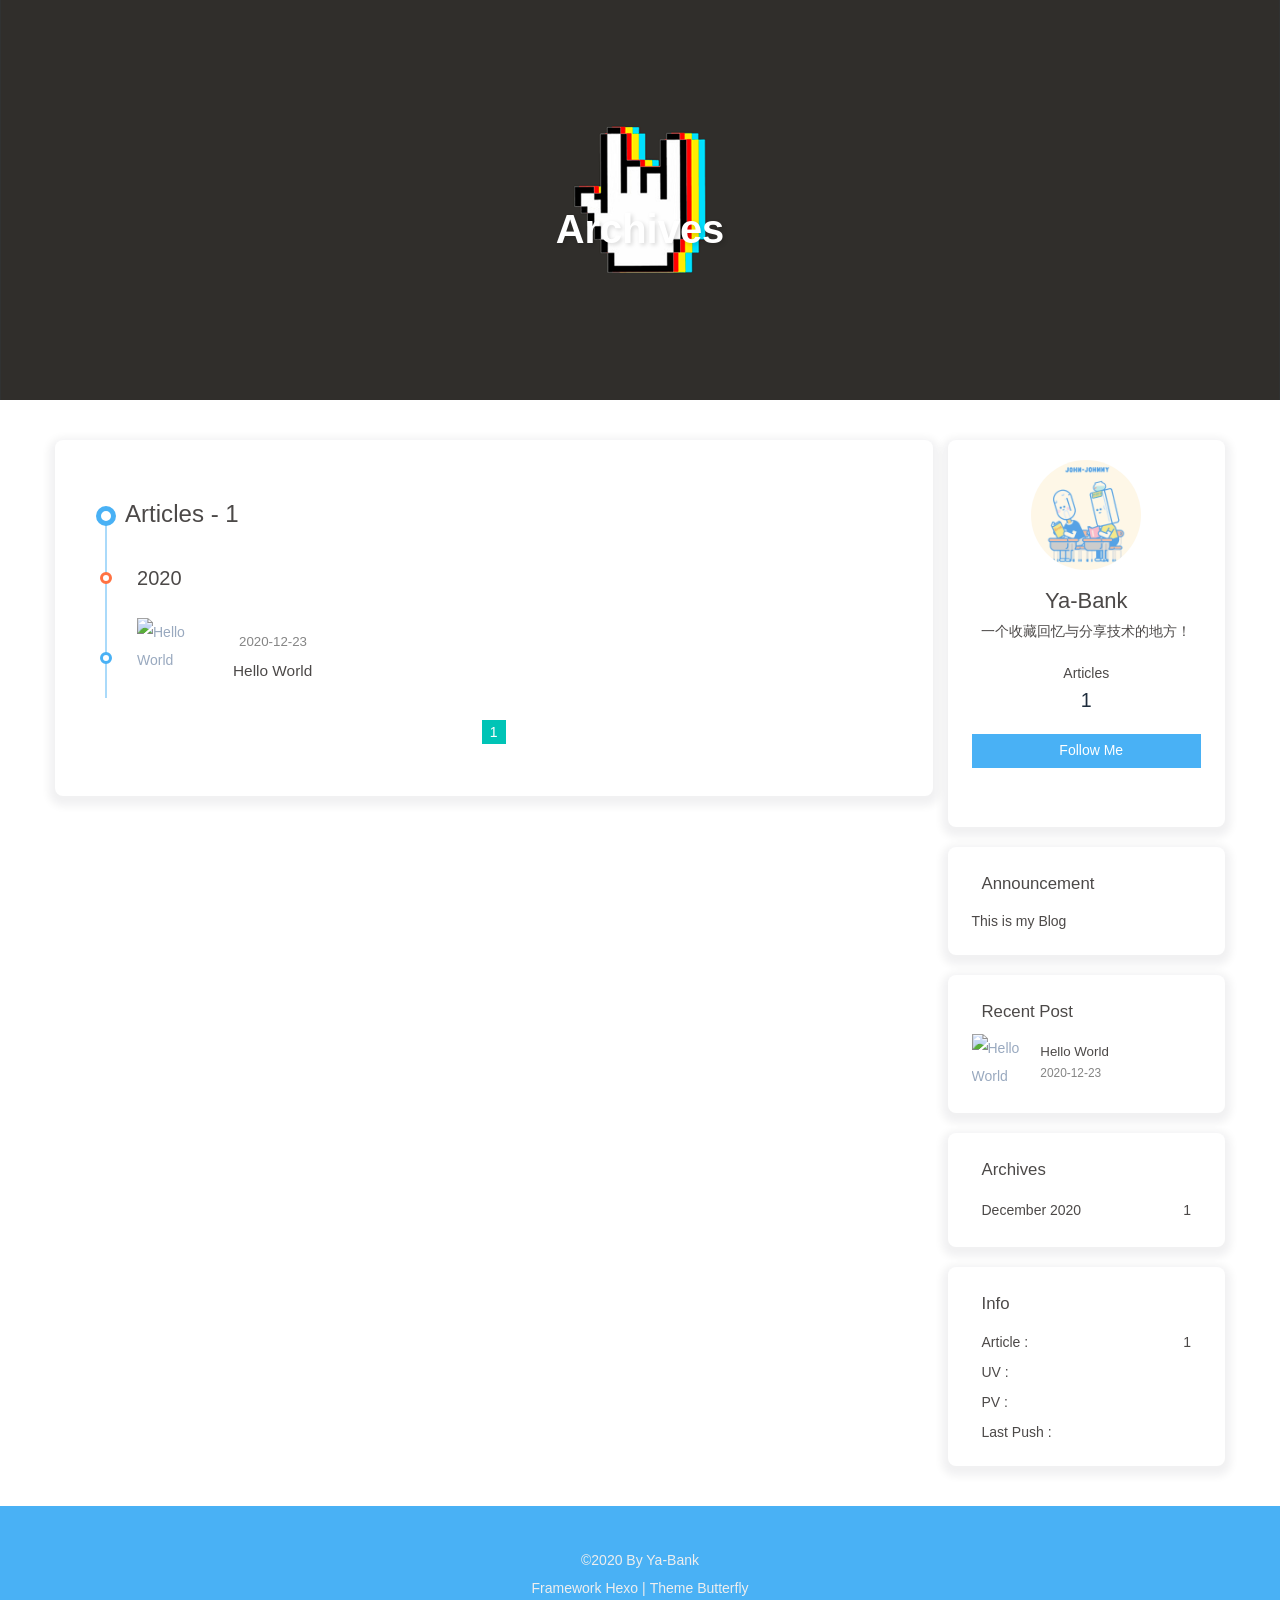
==== archives/index.html @ f522c857 "Site updated: 2020-12-23 03:00:21" ====
<!DOCTYPE html><html lang="en" data-theme="light"><head><meta charset="UTF-8"><meta http-equiv="X-UA-Compatible" content="IE=edge"><meta name="viewport" content="width=device-width,initial-scale=1"><title>Archives | Ya-Bank</title><meta name="author" content="Ya-Bank"><meta name="copyright" content="Ya-Bank"><meta name="format-detection" content="telephone=no"><meta name="theme-color" content="#ffffff"><meta http-equiv="Cache-Control" content="no-transform"><meta http-equiv="Cache-Control" content="no-siteapp"><meta name="description" content="一个收藏回忆与分享技术的地方！">
<meta property="og:type" content="website">
<meta property="og:title" content="Ya-Bank">
<meta property="og:url" content="http://example.com/archives/index.html">
<meta property="og:site_name" content="Ya-Bank">
<meta property="og:description" content="一个收藏回忆与分享技术的地方！">
<meta property="og:locale" content="en_US">
<meta property="og:image" content="http://example.com/null">
<meta property="article:author" content="Ya-Bank">
<meta name="twitter:card" content="summary">
<meta name="twitter:image" content="http://example.com/null"><link rel="shortcut icon" href="/img/favicon.png"><link rel="canonical" href="http://example.com/archives/"><link rel="preconnect" href="//cdn.jsdelivr.net"/><link rel="preconnect" href="//busuanzi.ibruce.info"/><link rel="stylesheet" href="/css/index.css"><link rel="stylesheet" href="https://cdn.jsdelivr.net/npm/@fortawesome/fontawesome-free/css/all.min.css" media="print" onload="this.media='all'"><script>var GLOBAL_CONFIG = { 
  root: '/',
  algolia: undefined,
  localSearch: undefined,
  translate: undefined,
  noticeOutdate: undefined,
  highlight: {"plugin":"highlighjs","highlightCopy":true,"highlightLang":true},
  copy: {
    success: 'Copy successfully',
    error: 'Copy error',
    noSupport: 'The browser does not support'
  },
  relativeDate: {
    homepage: false,
    post: false
  },
  runtime: '',
  date_suffix: {
    just: 'Just',
    min: 'minutes ago',
    hour: 'hours ago',
    day: 'days ago',
    month: 'months ago'
  },
  copyright: undefined,
  lightbox: 'fancybox',
  Snackbar: undefined,
  source: {
    jQuery: 'https://cdn.jsdelivr.net/npm/jquery@latest/dist/jquery.min.js',
    justifiedGallery: {
      js: 'https://cdn.jsdelivr.net/npm/justifiedGallery/dist/js/jquery.justifiedGallery.min.js',
      css: 'https://cdn.jsdelivr.net/npm/justifiedGallery/dist/css/justifiedGallery.min.css'
    },
    fancybox: {
      js: 'https://cdn.jsdelivr.net/npm/@fancyapps/fancybox@latest/dist/jquery.fancybox.min.js',
      css: 'https://cdn.jsdelivr.net/npm/@fancyapps/fancybox@latest/dist/jquery.fancybox.min.css'
    }
  },
  isPhotoFigcaption: false,
  islazyload: false,
  isanchor: false
};

var saveToLocal = {
  set: function setWithExpiry(key, value, ttl) {
    const now = new Date()
    const expiryDay = ttl * 86400000
    const item = {
      value: value,
      expiry: now.getTime() + expiryDay,
    }
    localStorage.setItem(key, JSON.stringify(item))
  },

  get: function getWithExpiry(key) {
    const itemStr = localStorage.getItem(key)

    if (!itemStr) {
      return undefined
    }
    const item = JSON.parse(itemStr)
    const now = new Date()

    if (now.getTime() > item.expiry) {
      localStorage.removeItem(key)
      return undefined
    }
    return item.value
  }
}

// https://stackoverflow.com/questions/16839698/jquery-getscript-alternative-in-native-javascript
const getScript = url => new Promise((resolve, reject) => {
  const script = document.createElement('script')
  script.src = url
  script.async = true
  script.onerror = reject
  script.onload = script.onreadystatechange = function() {
    const loadState = this.readyState
    if (loadState && loadState !== 'loaded' && loadState !== 'complete') return
    script.onload = script.onreadystatechange = null
    resolve()
  }
  document.head.appendChild(script)
})</script><script id="config_change">var GLOBAL_CONFIG_SITE = { 
  isPost: false,
  isHome: false,
  isHighlightShrink: false,
  isToc: false,
  postUpdate: '2020-12-23 02:59:37'
}</script><noscript><style type="text/css">
  #nav {
    opacity: 1
  }
  .justified-gallery img {
    opacity: 1
  }

  #recent-posts time,
  #post-meta time {
    display: inline !important
  }
</style></noscript><script>(function () {  window.activateDarkMode = function () {
    document.documentElement.setAttribute('data-theme', 'dark')
    if (document.querySelector('meta[name="theme-color"]') !== null) {
      document.querySelector('meta[name="theme-color"]').setAttribute('content', '#0d0d0d')
    }
  }
  window.activateLightMode = function () {
    document.documentElement.setAttribute('data-theme', 'light')
   if (document.querySelector('meta[name="theme-color"]') !== null) {
      document.querySelector('meta[name="theme-color"]').setAttribute('content', '#ffffff')
    }
  }
  const autoChangeMode = 'false'
  const t = saveToLocal.get('theme')
  if (autoChangeMode === '1') {
    const isDarkMode = window.matchMedia('(prefers-color-scheme: dark)').matches
    const isLightMode = window.matchMedia('(prefers-color-scheme: light)').matches
    const isNotSpecified = window.matchMedia('(prefers-color-scheme: no-preference)').matches
    const hasNoSupport = !isDarkMode && !isLightMode && !isNotSpecified
    if (t === undefined) {
      if (isLightMode) activateLightMode()
      else if (isDarkMode) activateDarkMode()
      else if (isNotSpecified || hasNoSupport) {
        const now = new Date()
        const hour = now.getHours()
        const isNight = hour <= 6 || hour >= 18
        isNight ? activateDarkMode() : activateLightMode()
      }
      window.matchMedia('(prefers-color-scheme: dark)').addListener(function (e) {
        if (saveToLocal.get('theme') === undefined) {
          e.matches ? activateDarkMode() : activateLightMode()
        }
      })
    } else if (t === 'light') activateLightMode()
    else activateDarkMode()
  } else if (autoChangeMode === '2') {
    const now = new Date()
    const hour = now.getHours()
    const isNight = hour <= 6 || hour >= 18
    if (t === undefined) isNight ? activateDarkMode() : activateLightMode()
    else if (t === 'light') activateLightMode()
    else activateDarkMode()
  } else {
    if (t === 'dark') activateDarkMode()
    else if (t === 'light') activateLightMode()
  }const asideStatus = saveToLocal.get('aside-status')
if (asideStatus !== undefined) {
   if (asideStatus === 'hide') {
     document.documentElement.classList.add('hide-aside')
   } else {
     document.documentElement.classList.remove('hide-aside')
   }
}})()</script><meta name="generator" content="Hexo 5.3.0"></head><body><div id="sidebar"><div id="menu-mask"></div><div id="sidebar-menus"><div class="author-avatar"><img class="avatar-img" src="/null" onerror="onerror=null;src='/img/friend_404.gif'" alt="avatar"/></div><div class="site-data"><div class="data-item is-center"><div class="data-item-link"><a href="/archives/"><div class="headline">Articles</div><div class="length-num">1</div></a></div></div></div><hr/><div class="menus_items"><div class="menus_item"><a class="site-page" href="/"><i class="fa-fw fas fa-home"></i><span> 首页</span></a></div><div class="menus_item"><a class="site-page" href="/archives/"><i class="fa-fw fas fa-archive"></i><span> 时间</span></a></div><div class="menus_item"><a class="site-page" href="/tags/"><i class="fa-fw fas fa-tags"></i><span> 标签</span></a></div><div class="menus_item"><a class="site-page" href="/categories/"><i class="fa-fw fas fa-folder-open"></i><span> 分类</span></a></div></div></div></div><div id="body-wrap"><header class="not-index-bg" id="page-header" style="background-image: url(/img/default_top.png)"><nav id="nav"><span id="blog_name"><a id="site-name" href="/">Ya-Bank</a></span><div id="menus"><div class="menus_items"><div class="menus_item"><a class="site-page" href="/"><i class="fa-fw fas fa-home"></i><span> 首页</span></a></div><div class="menus_item"><a class="site-page" href="/archives/"><i class="fa-fw fas fa-archive"></i><span> 时间</span></a></div><div class="menus_item"><a class="site-page" href="/tags/"><i class="fa-fw fas fa-tags"></i><span> 标签</span></a></div><div class="menus_item"><a class="site-page" href="/categories/"><i class="fa-fw fas fa-folder-open"></i><span> 分类</span></a></div></div><div id="toggle-menu"><a class="site-page"><i class="fas fa-bars fa-fw"></i></a></div></div></nav><div id="page-site-info"><h1 id="site-title">Archives</h1></div></header><main class="layout" id="content-inner"><div id="archive"><div class="article-sort-title">Articles - 1</div><div class="article-sort"><div class="article-sort-item year">2020</div><div class="article-sort-item"><a class="article-sort-item-img" href="/2020/12/23/hello-world/" title="Hello World"><img src="https://cdn.jsdelivr.net/npm/butterfly-extsrc@1/img/default.jpg" alt="Hello World" onerror="this.onerror=null;this.src='/img/404.jpg'"></a><div class="article-sort-item-info"><div class="article-sort-item-time"><i class="far fa-calendar-alt"></i><time class="post-meta-date-created" datetime="2020-12-22T16:17:24.582Z" title="Created 2020-12-23 00:17:24">2020-12-23</time></div><a class="article-sort-item-title" href="/2020/12/23/hello-world/" title="Hello World">Hello World</a></div></div></div><nav id="pagination"><div class="pagination"><span class="page-number current">1</span></div></nav></div><div class="aside_content" id="aside_content"><div class="card-widget card-info"><div class="card-content"><div class="card-info-avatar is-center"><img class="avatar-img" src="/null" onerror="this.onerror=null;this.src='/img/friend_404.gif'" alt="avatar"/><div class="author-info__name">Ya-Bank</div><div class="author-info__description">一个收藏回忆与分享技术的地方！</div></div><div class="card-info-data"><div class="card-info-data-item is-center"><a href="/archives/"><div class="headline">Articles</div><div class="length-num">1</div></a></div></div><a class="button--animated" id="card-info-btn" target="_blank" rel="noopener" href="https://github.com/xxxxxx"><i class="fab fa-github"></i><span>Follow Me</span></a><div class="card-info-social-icons is-center"><a class="social-icon" href="https://github.com/Ya-Bank" target="_blank" title="Github"><i class="fab fa-github"></i></a><a class="social-icon" href="tencent://AddContact/?fromId=50&amp;fromSubId=1&amp;subcmd=all&amp;uin=2321668657" target="_blank" title="QQ"><i class="fas fa-envelope"></i></a></div></div></div><div class="card-widget card-announcement"><div class="card-content"><div class="item-headline"><i class="fas fa-bullhorn card-announcement-animation"></i><span>Announcement</span></div><div class="announcement_content">This is my Blog</div></div></div><div class="sticky_layout"><div class="card-widget card-recent-post"><div class="card-content"><div class="item-headline"><i class="fas fa-history"></i><span>Recent Post</span></div><div class="aside-list"><div class="aside-list-item"><a class="thumbnail" href="/2020/12/23/hello-world/" title="Hello World"><img src="https://cdn.jsdelivr.net/npm/butterfly-extsrc@1/img/default.jpg" onerror="this.onerror=null;this.src='/img/404.jpg'" alt="Hello World"/></a><div class="content"><a class="title" href="/2020/12/23/hello-world/" title="Hello World">Hello World</a><time datetime="2020-12-22T16:17:24.582Z" title="Created 2020-12-23 00:17:24">2020-12-23</time></div></div></div></div></div><div class="card-widget card-archives"><div class="card-content"><div class="item-headline"><i class="fas fa-archive"></i><span>Archives</span></div><ul class="card-archive-list"><li class="card-archive-list-item"><a class="card-archive-list-link" href="/archives/2020/12/"><span class="card-archive-list-date">December 2020</span><span class="card-archive-list-count">1</span></a></li></ul></div></div><div class="card-widget card-webinfo"><div class="card-content"><div class="item-headline"><i class="fas fa-chart-line"></i><span>Info</span></div><div class="webinfo"><div class="webinfo-item"><div class="item-name">Article :</div><div class="item-count">1</div></div><div class="webinfo-item"><div class="item-name">UV :</div><div class="item-count" id="busuanzi_value_site_uv"></div></div><div class="webinfo-item"><div class="item-name">PV :</div><div class="item-count" id="busuanzi_value_site_pv"></div></div><div class="webinfo-item"><div class="item-name">Last Push :</div><div class="item-count" id="last-push-date" data-lastPushDate="2020-12-22T18:59:37.346Z"></div></div></div></div></div></div></div></main><footer id="footer"><div id="footer-wrap"><div class="copyright">&copy;2020 By Ya-Bank</div><div class="framework-info"><span>Framework </span><a target="_blank" rel="noopener" href="https://hexo.io">Hexo</a><span class="footer-separator">|</span><span>Theme </span><a target="_blank" rel="noopener" href="https://github.com/jerryc127/hexo-theme-butterfly">Butterfly</a></div></div></footer></div><div id="rightside"><div id="rightside-config-hide"><button id="darkmode" type="button" title="Switch Between Light And Dark Mode"><i class="fas fa-adjust"></i></button><button id="hide-aside-btn" type="button" title="Toggle between single-column and double-column"><i class="fas fa-arrows-alt-h"></i></button></div><div id="rightside-config-show"><button id="rightside_config" type="button" title="Setting"><i class="fas fa-cog fa-spin"></i></button><button id="go-up" type="button" title="Back To Top"><i class="fas fa-arrow-up"></i></button></div></div><div><script src="/js/utils.js"></script><script src="/js/main.js"></script><div class="js-pjax"><script async src="//busuanzi.ibruce.info/busuanzi/2.3/busuanzi.pure.mini.js"></script></div><div class="aplayer no-destroy" data-id="000PeZCQ1i4XVs" data-server="tencent" data-type="artist" data-fixed="true" data-mini="true" data-listFolded="false" data-order="random" data-preload="none" data-autoplay="false" muted></div><link rel="stylesheet" href="https://cdn.jsdelivr.net/npm/aplayer/dist/APlayer.min.css" media="print" onload="this.media='all'"><script src="https://cdn.jsdelivr.net/npm/aplayer/dist/APlayer.min.js"></script><script src="https://cdn.jsdelivr.net/gh/metowolf/MetingJS@1.2/dist/Meting.min.js"></script><script src="https://cdn.jsdelivr.net/npm/pjax/pjax.min.js"></script><script>let pjaxSelectors = [
  'title',
  '#config_change',
  '#body-wrap',
  '#rightside-config-hide',
  '#rightside-config-show',
  '.js-pjax'
]

if (false) {
  pjaxSelectors.unshift('meta[property="og:image"]', 'meta[property="og:title"]', 'meta[property="og:url"]')
}

var pjax = new Pjax({
  elements: 'a:not([target="_blank"])',
  selectors: pjaxSelectors,
  cacheBust: false,
  analytics: false,
  scrollRestoration: false
})

document.addEventListener('pjax:complete', function () {
  window.refreshFn()

  document.querySelectorAll('script[data-pjax]').forEach(item => {
    const newScript = document.createElement('script')
    const content = item.text || item.textContent || item.innerHTML || ""
    Array.from(item.attributes).forEach(attr => newScript.setAttribute(attr.name, attr.value))
    newScript.appendChild(document.createTextNode(content))
    item.parentNode.replaceChild(newScript, item)
  })

  GLOBAL_CONFIG.islazyload && window.lazyLoadInstance.update()

  typeof chatBtnFn === 'function' && chatBtnFn()
  typeof panguInit === 'function' && panguInit()

  if (typeof gtag === 'function') {
    gtag('config', '', {'page_path': window.location.pathname});
  }

  typeof loadMeting === 'function' && document.getElementsByClassName('aplayer').length && loadMeting()

  // Analytics
  if (false) {
    MtaH5.pgv()
  }

  // prismjs
  typeof Prism === 'object' && Prism.highlightAll()

  typeof preloader === 'object' && preloader.endLoading()
})


document.addEventListener('pjax:send', function () {
  typeof preloader === 'object' && preloader.initLoading()
  
  if (window.aplayers) {
    for (let i = 0; i < window.aplayers.length; i++) {
      if (!window.aplayers[i].options.fixed) {
        window.aplayers[i].destroy()
      }
    }
  }

  typeof typed === 'object' && typed.destroy()

  //reset readmode
  const $bodyClassList = document.body.classList
  $bodyClassList.contains('read-mode') && $bodyClassList.remove('read-mode')

})</script></div></body></html>
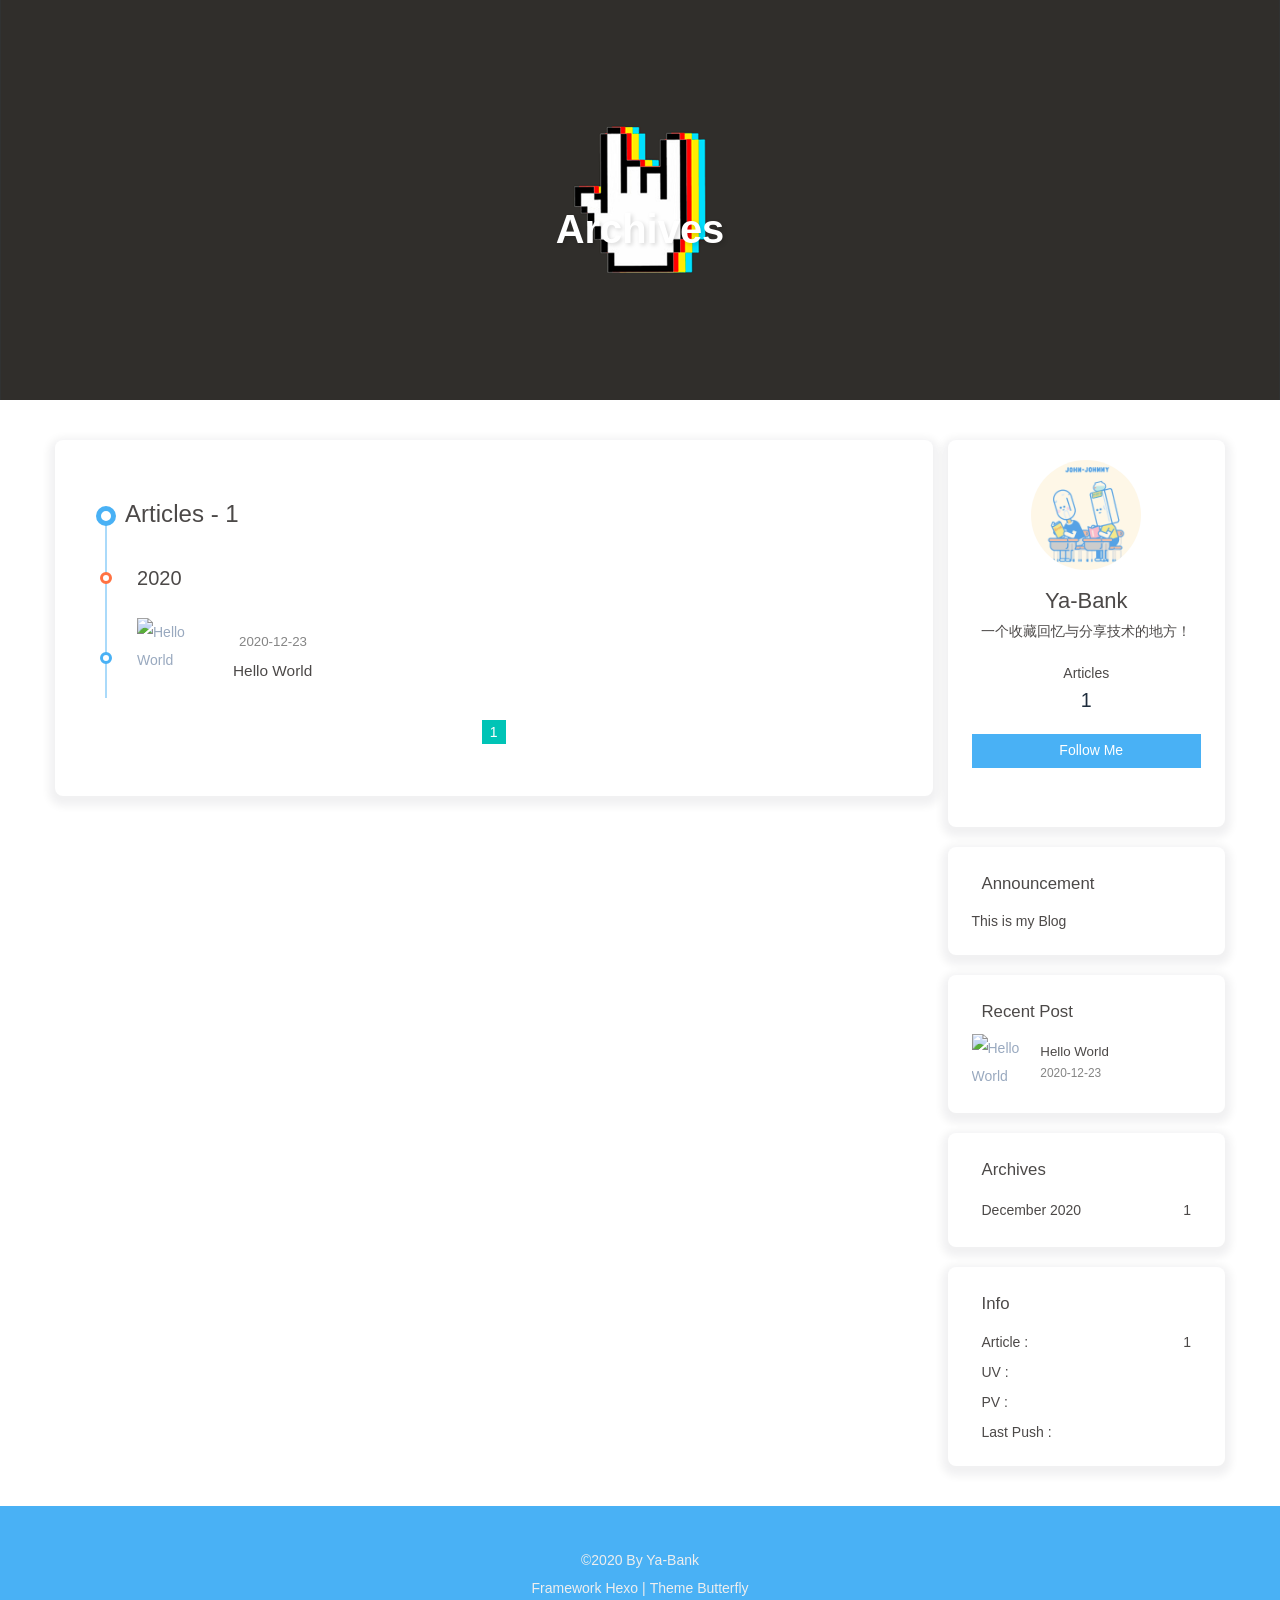
==== commit 8c74e15c: "Site updated: 2020-12-23 03:09:08" ====
--- a/archives/index.html
+++ b/archives/index.html
@@ -97,7 +97,7 @@
   isHome: false,
   isHighlightShrink: false,
   isToc: false,
-  postUpdate: '2020-12-23 02:59:37'
+  postUpdate: '2020-12-23 03:08:38'
 }</script><noscript><style type="text/css">
   #nav {
     opacity: 1
@@ -162,7 +162,7 @@
    } else {
      document.documentElement.classList.remove('hide-aside')
    }
-}})()</script><meta name="generator" content="Hexo 5.3.0"></head><body><div id="sidebar"><div id="menu-mask"></div><div id="sidebar-menus"><div class="author-avatar"><img class="avatar-img" src="/null" onerror="onerror=null;src='/img/friend_404.gif'" alt="avatar"/></div><div class="site-data"><div class="data-item is-center"><div class="data-item-link"><a href="/archives/"><div class="headline">Articles</div><div class="length-num">1</div></a></div></div></div><hr/><div class="menus_items"><div class="menus_item"><a class="site-page" href="/"><i class="fa-fw fas fa-home"></i><span> 首页</span></a></div><div class="menus_item"><a class="site-page" href="/archives/"><i class="fa-fw fas fa-archive"></i><span> 时间</span></a></div><div class="menus_item"><a class="site-page" href="/tags/"><i class="fa-fw fas fa-tags"></i><span> 标签</span></a></div><div class="menus_item"><a class="site-page" href="/categories/"><i class="fa-fw fas fa-folder-open"></i><span> 分类</span></a></div></div></div></div><div id="body-wrap"><header class="not-index-bg" id="page-header" style="background-image: url(/img/default_top.png)"><nav id="nav"><span id="blog_name"><a id="site-name" href="/">Ya-Bank</a></span><div id="menus"><div class="menus_items"><div class="menus_item"><a class="site-page" href="/"><i class="fa-fw fas fa-home"></i><span> 首页</span></a></div><div class="menus_item"><a class="site-page" href="/archives/"><i class="fa-fw fas fa-archive"></i><span> 时间</span></a></div><div class="menus_item"><a class="site-page" href="/tags/"><i class="fa-fw fas fa-tags"></i><span> 标签</span></a></div><div class="menus_item"><a class="site-page" href="/categories/"><i class="fa-fw fas fa-folder-open"></i><span> 分类</span></a></div></div><div id="toggle-menu"><a class="site-page"><i class="fas fa-bars fa-fw"></i></a></div></div></nav><div id="page-site-info"><h1 id="site-title">Archives</h1></div></header><main class="layout" id="content-inner"><div id="archive"><div class="article-sort-title">Articles - 1</div><div class="article-sort"><div class="article-sort-item year">2020</div><div class="article-sort-item"><a class="article-sort-item-img" href="/2020/12/23/hello-world/" title="Hello World"><img src="https://cdn.jsdelivr.net/npm/butterfly-extsrc@1/img/default.jpg" alt="Hello World" onerror="this.onerror=null;this.src='/img/404.jpg'"></a><div class="article-sort-item-info"><div class="article-sort-item-time"><i class="far fa-calendar-alt"></i><time class="post-meta-date-created" datetime="2020-12-22T16:17:24.582Z" title="Created 2020-12-23 00:17:24">2020-12-23</time></div><a class="article-sort-item-title" href="/2020/12/23/hello-world/" title="Hello World">Hello World</a></div></div></div><nav id="pagination"><div class="pagination"><span class="page-number current">1</span></div></nav></div><div class="aside_content" id="aside_content"><div class="card-widget card-info"><div class="card-content"><div class="card-info-avatar is-center"><img class="avatar-img" src="/null" onerror="this.onerror=null;this.src='/img/friend_404.gif'" alt="avatar"/><div class="author-info__name">Ya-Bank</div><div class="author-info__description">一个收藏回忆与分享技术的地方！</div></div><div class="card-info-data"><div class="card-info-data-item is-center"><a href="/archives/"><div class="headline">Articles</div><div class="length-num">1</div></a></div></div><a class="button--animated" id="card-info-btn" target="_blank" rel="noopener" href="https://github.com/xxxxxx"><i class="fab fa-github"></i><span>Follow Me</span></a><div class="card-info-social-icons is-center"><a class="social-icon" href="https://github.com/Ya-Bank" target="_blank" title="Github"><i class="fab fa-github"></i></a><a class="social-icon" href="tencent://AddContact/?fromId=50&amp;fromSubId=1&amp;subcmd=all&amp;uin=2321668657" target="_blank" title="QQ"><i class="fas fa-envelope"></i></a></div></div></div><div class="card-widget card-announcement"><div class="card-content"><div class="item-headline"><i class="fas fa-bullhorn card-announcement-animation"></i><span>Announcement</span></div><div class="announcement_content">This is my Blog</div></div></div><div class="sticky_layout"><div class="card-widget card-recent-post"><div class="card-content"><div class="item-headline"><i class="fas fa-history"></i><span>Recent Post</span></div><div class="aside-list"><div class="aside-list-item"><a class="thumbnail" href="/2020/12/23/hello-world/" title="Hello World"><img src="https://cdn.jsdelivr.net/npm/butterfly-extsrc@1/img/default.jpg" onerror="this.onerror=null;this.src='/img/404.jpg'" alt="Hello World"/></a><div class="content"><a class="title" href="/2020/12/23/hello-world/" title="Hello World">Hello World</a><time datetime="2020-12-22T16:17:24.582Z" title="Created 2020-12-23 00:17:24">2020-12-23</time></div></div></div></div></div><div class="card-widget card-archives"><div class="card-content"><div class="item-headline"><i class="fas fa-archive"></i><span>Archives</span></div><ul class="card-archive-list"><li class="card-archive-list-item"><a class="card-archive-list-link" href="/archives/2020/12/"><span class="card-archive-list-date">December 2020</span><span class="card-archive-list-count">1</span></a></li></ul></div></div><div class="card-widget card-webinfo"><div class="card-content"><div class="item-headline"><i class="fas fa-chart-line"></i><span>Info</span></div><div class="webinfo"><div class="webinfo-item"><div class="item-name">Article :</div><div class="item-count">1</div></div><div class="webinfo-item"><div class="item-name">UV :</div><div class="item-count" id="busuanzi_value_site_uv"></div></div><div class="webinfo-item"><div class="item-name">PV :</div><div class="item-count" id="busuanzi_value_site_pv"></div></div><div class="webinfo-item"><div class="item-name">Last Push :</div><div class="item-count" id="last-push-date" data-lastPushDate="2020-12-22T18:59:37.346Z"></div></div></div></div></div></div></div></main><footer id="footer"><div id="footer-wrap"><div class="copyright">&copy;2020 By Ya-Bank</div><div class="framework-info"><span>Framework </span><a target="_blank" rel="noopener" href="https://hexo.io">Hexo</a><span class="footer-separator">|</span><span>Theme </span><a target="_blank" rel="noopener" href="https://github.com/jerryc127/hexo-theme-butterfly">Butterfly</a></div></div></footer></div><div id="rightside"><div id="rightside-config-hide"><button id="darkmode" type="button" title="Switch Between Light And Dark Mode"><i class="fas fa-adjust"></i></button><button id="hide-aside-btn" type="button" title="Toggle between single-column and double-column"><i class="fas fa-arrows-alt-h"></i></button></div><div id="rightside-config-show"><button id="rightside_config" type="button" title="Setting"><i class="fas fa-cog fa-spin"></i></button><button id="go-up" type="button" title="Back To Top"><i class="fas fa-arrow-up"></i></button></div></div><div><script src="/js/utils.js"></script><script src="/js/main.js"></script><div class="js-pjax"><script async src="//busuanzi.ibruce.info/busuanzi/2.3/busuanzi.pure.mini.js"></script></div><div class="aplayer no-destroy" data-id="000PeZCQ1i4XVs" data-server="tencent" data-type="artist" data-fixed="true" data-mini="true" data-listFolded="false" data-order="random" data-preload="none" data-autoplay="false" muted></div><link rel="stylesheet" href="https://cdn.jsdelivr.net/npm/aplayer/dist/APlayer.min.css" media="print" onload="this.media='all'"><script src="https://cdn.jsdelivr.net/npm/aplayer/dist/APlayer.min.js"></script><script src="https://cdn.jsdelivr.net/gh/metowolf/MetingJS@1.2/dist/Meting.min.js"></script><script src="https://cdn.jsdelivr.net/npm/pjax/pjax.min.js"></script><script>let pjaxSelectors = [
+}})()</script><meta name="generator" content="Hexo 5.3.0"></head><body><div id="sidebar"><div id="menu-mask"></div><div id="sidebar-menus"><div class="author-avatar"><img class="avatar-img" src="/null" onerror="onerror=null;src='/img/friend_404.gif'" alt="avatar"/></div><div class="site-data"><div class="data-item is-center"><div class="data-item-link"><a href="/archives/"><div class="headline">Articles</div><div class="length-num">1</div></a></div></div></div><hr/><div class="menus_items"><div class="menus_item"><a class="site-page" href="/"><i class="fa-fw fas fa-home"></i><span> 首页</span></a></div><div class="menus_item"><a class="site-page" href="/archives/"><i class="fa-fw fas fa-archive"></i><span> 时间</span></a></div><div class="menus_item"><a class="site-page" href="/tags/"><i class="fa-fw fas fa-tags"></i><span> 标签</span></a></div><div class="menus_item"><a class="site-page" href="/categories/"><i class="fa-fw fas fa-folder-open"></i><span> 分类</span></a></div></div></div></div><div id="body-wrap"><header class="not-index-bg" id="page-header" style="background-image: url(/img/default_top.png)"><nav id="nav"><span id="blog_name"><a id="site-name" href="/">Ya-Bank</a></span><div id="menus"><div class="menus_items"><div class="menus_item"><a class="site-page" href="/"><i class="fa-fw fas fa-home"></i><span> 首页</span></a></div><div class="menus_item"><a class="site-page" href="/archives/"><i class="fa-fw fas fa-archive"></i><span> 时间</span></a></div><div class="menus_item"><a class="site-page" href="/tags/"><i class="fa-fw fas fa-tags"></i><span> 标签</span></a></div><div class="menus_item"><a class="site-page" href="/categories/"><i class="fa-fw fas fa-folder-open"></i><span> 分类</span></a></div></div><div id="toggle-menu"><a class="site-page"><i class="fas fa-bars fa-fw"></i></a></div></div></nav><div id="page-site-info"><h1 id="site-title">Archives</h1></div></header><main class="layout" id="content-inner"><div id="archive"><div class="article-sort-title">Articles - 1</div><div class="article-sort"><div class="article-sort-item year">2020</div><div class="article-sort-item"><a class="article-sort-item-img" href="/2020/12/23/hello-world/" title="Hello World"><img src="https://cdn.jsdelivr.net/npm/butterfly-extsrc@1/img/default.jpg" alt="Hello World" onerror="this.onerror=null;this.src='/img/404.jpg'"></a><div class="article-sort-item-info"><div class="article-sort-item-time"><i class="far fa-calendar-alt"></i><time class="post-meta-date-created" datetime="2020-12-22T16:17:24.582Z" title="Created 2020-12-23 00:17:24">2020-12-23</time></div><a class="article-sort-item-title" href="/2020/12/23/hello-world/" title="Hello World">Hello World</a></div></div></div><nav id="pagination"><div class="pagination"><span class="page-number current">1</span></div></nav></div><div class="aside_content" id="aside_content"><div class="card-widget card-info"><div class="card-content"><div class="card-info-avatar is-center"><img class="avatar-img" src="/null" onerror="this.onerror=null;this.src='/img/friend_404.gif'" alt="avatar"/><div class="author-info__name">Ya-Bank</div><div class="author-info__description">一个收藏回忆与分享技术的地方！</div></div><div class="card-info-data"><div class="card-info-data-item is-center"><a href="/archives/"><div class="headline">Articles</div><div class="length-num">1</div></a></div></div><a class="button--animated" id="card-info-btn" target="_blank" rel="noopener" href="https://github.com/xxxxxx"><i class="fab fa-github"></i><span>Follow Me</span></a><div class="card-info-social-icons is-center"><a class="social-icon" href="https://github.com/Ya-Bank" target="_blank" title="Github"><i class="fab fa-github"></i></a><a class="social-icon" href="tencent://AddContact/?fromId=50&amp;fromSubId=1&amp;subcmd=all&amp;uin=2321668657" target="_blank" title="QQ"><i class="fas fa-envelope"></i></a></div></div></div><div class="card-widget card-announcement"><div class="card-content"><div class="item-headline"><i class="fas fa-bullhorn card-announcement-animation"></i><span>Announcement</span></div><div class="announcement_content">This is my Blog</div></div></div><div class="sticky_layout"><div class="card-widget card-recent-post"><div class="card-content"><div class="item-headline"><i class="fas fa-history"></i><span>Recent Post</span></div><div class="aside-list"><div class="aside-list-item"><a class="thumbnail" href="/2020/12/23/hello-world/" title="Hello World"><img src="https://cdn.jsdelivr.net/npm/butterfly-extsrc@1/img/default.jpg" onerror="this.onerror=null;this.src='/img/404.jpg'" alt="Hello World"/></a><div class="content"><a class="title" href="/2020/12/23/hello-world/" title="Hello World">Hello World</a><time datetime="2020-12-22T16:17:24.582Z" title="Created 2020-12-23 00:17:24">2020-12-23</time></div></div></div></div></div><div class="card-widget card-archives"><div class="card-content"><div class="item-headline"><i class="fas fa-archive"></i><span>Archives</span></div><ul class="card-archive-list"><li class="card-archive-list-item"><a class="card-archive-list-link" href="/archives/2020/12/"><span class="card-archive-list-date">December 2020</span><span class="card-archive-list-count">1</span></a></li></ul></div></div><div class="card-widget card-webinfo"><div class="card-content"><div class="item-headline"><i class="fas fa-chart-line"></i><span>Info</span></div><div class="webinfo"><div class="webinfo-item"><div class="item-name">Article :</div><div class="item-count">1</div></div><div class="webinfo-item"><div class="item-name">UV :</div><div class="item-count" id="busuanzi_value_site_uv"></div></div><div class="webinfo-item"><div class="item-name">PV :</div><div class="item-count" id="busuanzi_value_site_pv"></div></div><div class="webinfo-item"><div class="item-name">Last Push :</div><div class="item-count" id="last-push-date" data-lastPushDate="2020-12-22T19:08:38.819Z"></div></div></div></div></div></div></div></main><footer id="footer"><div id="footer-wrap"><div class="copyright">&copy;2020 By Ya-Bank</div><div class="framework-info"><span>Framework </span><a target="_blank" rel="noopener" href="https://hexo.io">Hexo</a><span class="footer-separator">|</span><span>Theme </span><a target="_blank" rel="noopener" href="https://github.com/jerryc127/hexo-theme-butterfly">Butterfly</a></div></div></footer></div><div id="rightside"><div id="rightside-config-hide"><button id="darkmode" type="button" title="Switch Between Light And Dark Mode"><i class="fas fa-adjust"></i></button><button id="hide-aside-btn" type="button" title="Toggle between single-column and double-column"><i class="fas fa-arrows-alt-h"></i></button></div><div id="rightside-config-show"><button id="rightside_config" type="button" title="Setting"><i class="fas fa-cog fa-spin"></i></button><button id="go-up" type="button" title="Back To Top"><i class="fas fa-arrow-up"></i></button></div></div><div><script src="/js/utils.js"></script><script src="/js/main.js"></script><div class="js-pjax"><script async src="//busuanzi.ibruce.info/busuanzi/2.3/busuanzi.pure.mini.js"></script></div><div class="aplayer no-destroy" data-id="000PeZCQ1i4XVs" data-server="tencent" data-type="artist" data-fixed="true" data-mini="true" data-listFolded="false" data-order="random" data-preload="none" data-autoplay="false" muted></div><link rel="stylesheet" href="https://cdn.jsdelivr.net/npm/aplayer/dist/APlayer.min.css" media="print" onload="this.media='all'"><script src="https://cdn.jsdelivr.net/npm/aplayer/dist/APlayer.min.js"></script><script src="https://cdn.jsdelivr.net/gh/metowolf/MetingJS@1.2/dist/Meting.min.js"></script><script src="https://cdn.jsdelivr.net/npm/pjax/pjax.min.js"></script><script>let pjaxSelectors = [
   'title',
   '#config_change',
   '#body-wrap',
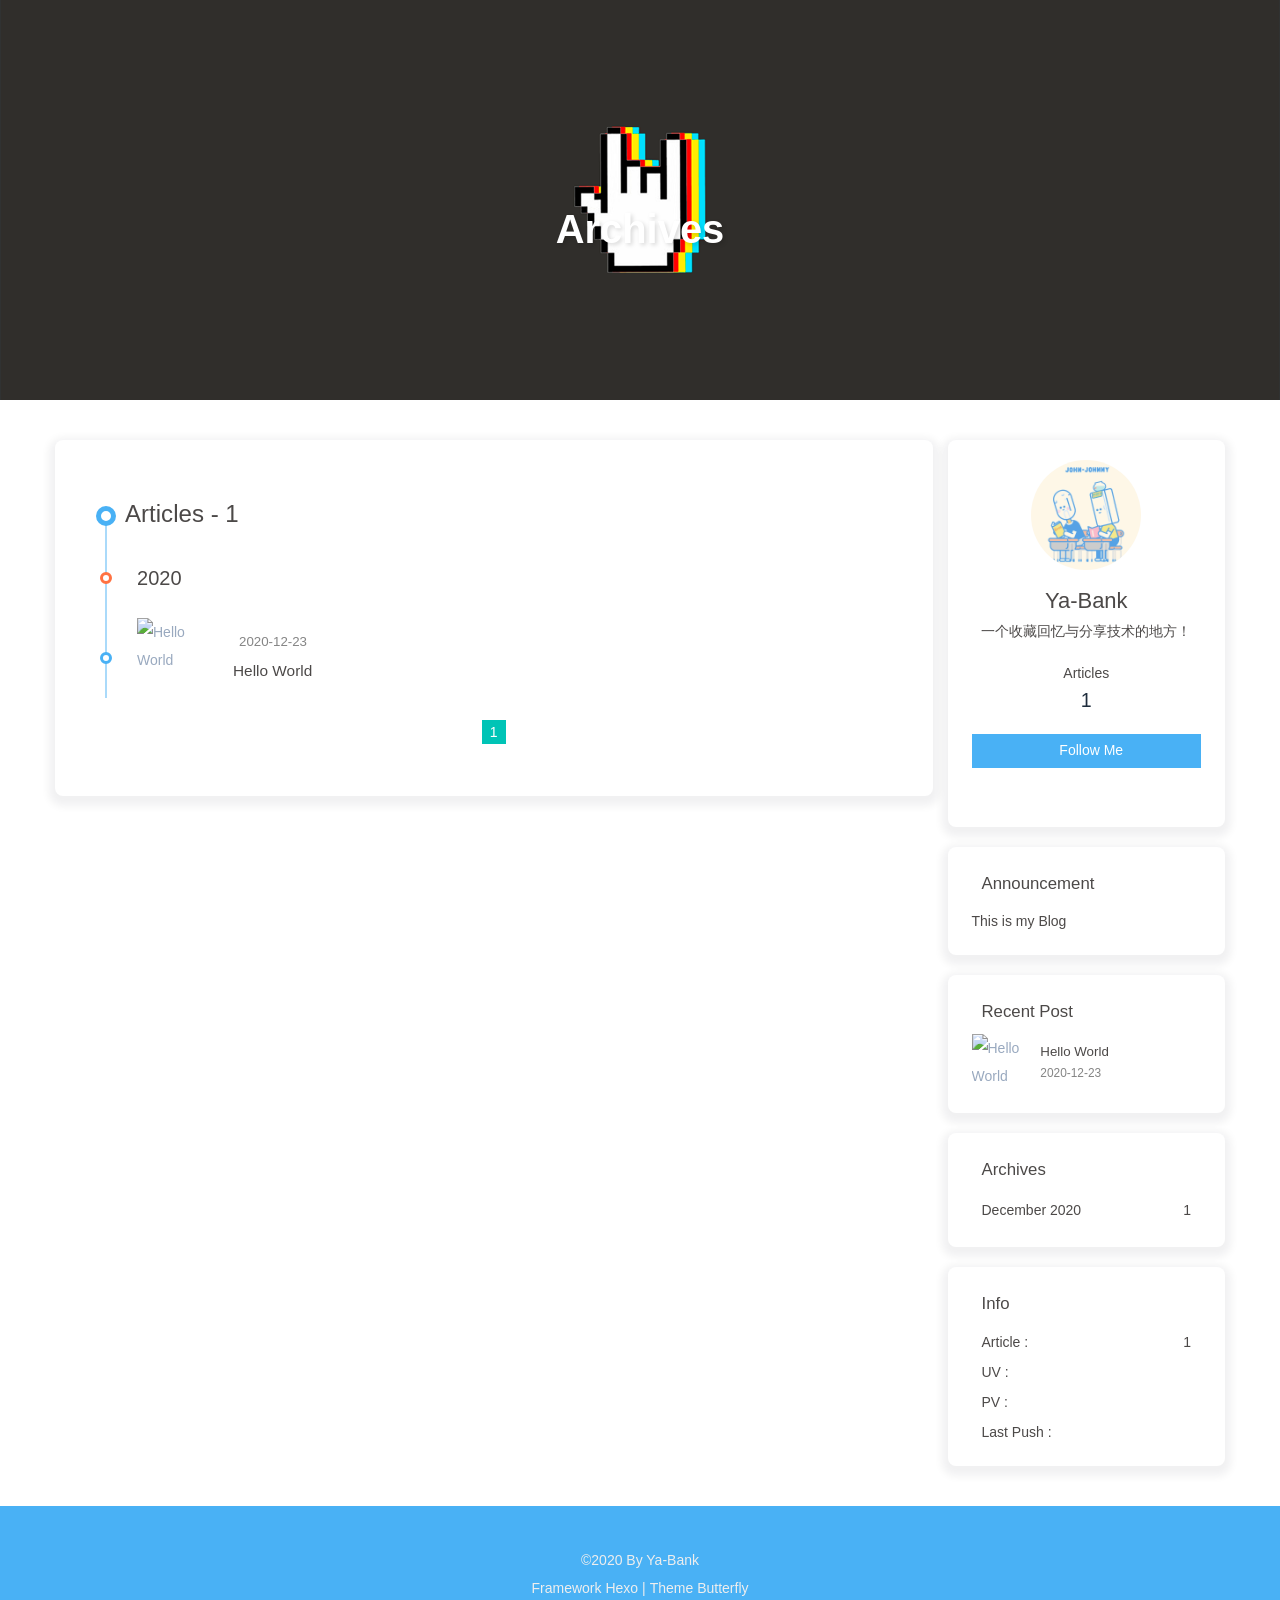
==== commit 5f33a4e3: "Site updated: 2020-12-23 03:27:46" ====
--- a/archives/index.html
+++ b/archives/index.html
@@ -5,10 +5,10 @@
 <meta property="og:site_name" content="Ya-Bank">
 <meta property="og:description" content="一个收藏回忆与分享技术的地方！">
 <meta property="og:locale" content="en_US">
-<meta property="og:image" content="http://example.com/null">
+<meta property="og:image" content="http://example.com/img/friend_404.gif">
 <meta property="article:author" content="Ya-Bank">
 <meta name="twitter:card" content="summary">
-<meta name="twitter:image" content="http://example.com/null"><link rel="shortcut icon" href="/img/favicon.png"><link rel="canonical" href="http://example.com/archives/"><link rel="preconnect" href="//cdn.jsdelivr.net"/><link rel="preconnect" href="//busuanzi.ibruce.info"/><link rel="stylesheet" href="/css/index.css"><link rel="stylesheet" href="https://cdn.jsdelivr.net/npm/@fortawesome/fontawesome-free/css/all.min.css" media="print" onload="this.media='all'"><script>var GLOBAL_CONFIG = { 
+<meta name="twitter:image" content="http://example.com/img/friend_404.gif"><link rel="shortcut icon" href="/img/favicon.png"><link rel="canonical" href="http://example.com/archives/"><link rel="preconnect" href="//cdn.jsdelivr.net"/><link rel="preconnect" href="//busuanzi.ibruce.info"/><link rel="stylesheet" href="/css/index.css"><link rel="stylesheet" href="https://cdn.jsdelivr.net/npm/@fortawesome/fontawesome-free/css/all.min.css" media="print" onload="this.media='all'"><script>var GLOBAL_CONFIG = { 
   root: '/',
   algolia: undefined,
   localSearch: undefined,
@@ -97,7 +97,7 @@
   isHome: false,
   isHighlightShrink: false,
   isToc: false,
-  postUpdate: '2020-12-23 03:08:38'
+  postUpdate: '2020-12-23 03:27:36'
 }</script><noscript><style type="text/css">
   #nav {
     opacity: 1
@@ -162,7 +162,7 @@
    } else {
      document.documentElement.classList.remove('hide-aside')
    }
-}})()</script><meta name="generator" content="Hexo 5.3.0"></head><body><div id="sidebar"><div id="menu-mask"></div><div id="sidebar-menus"><div class="author-avatar"><img class="avatar-img" src="/null" onerror="onerror=null;src='/img/friend_404.gif'" alt="avatar"/></div><div class="site-data"><div class="data-item is-center"><div class="data-item-link"><a href="/archives/"><div class="headline">Articles</div><div class="length-num">1</div></a></div></div></div><hr/><div class="menus_items"><div class="menus_item"><a class="site-page" href="/"><i class="fa-fw fas fa-home"></i><span> 首页</span></a></div><div class="menus_item"><a class="site-page" href="/archives/"><i class="fa-fw fas fa-archive"></i><span> 时间</span></a></div><div class="menus_item"><a class="site-page" href="/tags/"><i class="fa-fw fas fa-tags"></i><span> 标签</span></a></div><div class="menus_item"><a class="site-page" href="/categories/"><i class="fa-fw fas fa-folder-open"></i><span> 分类</span></a></div></div></div></div><div id="body-wrap"><header class="not-index-bg" id="page-header" style="background-image: url(/img/default_top.png)"><nav id="nav"><span id="blog_name"><a id="site-name" href="/">Ya-Bank</a></span><div id="menus"><div class="menus_items"><div class="menus_item"><a class="site-page" href="/"><i class="fa-fw fas fa-home"></i><span> 首页</span></a></div><div class="menus_item"><a class="site-page" href="/archives/"><i class="fa-fw fas fa-archive"></i><span> 时间</span></a></div><div class="menus_item"><a class="site-page" href="/tags/"><i class="fa-fw fas fa-tags"></i><span> 标签</span></a></div><div class="menus_item"><a class="site-page" href="/categories/"><i class="fa-fw fas fa-folder-open"></i><span> 分类</span></a></div></div><div id="toggle-menu"><a class="site-page"><i class="fas fa-bars fa-fw"></i></a></div></div></nav><div id="page-site-info"><h1 id="site-title">Archives</h1></div></header><main class="layout" id="content-inner"><div id="archive"><div class="article-sort-title">Articles - 1</div><div class="article-sort"><div class="article-sort-item year">2020</div><div class="article-sort-item"><a class="article-sort-item-img" href="/2020/12/23/hello-world/" title="Hello World"><img src="https://cdn.jsdelivr.net/npm/butterfly-extsrc@1/img/default.jpg" alt="Hello World" onerror="this.onerror=null;this.src='/img/404.jpg'"></a><div class="article-sort-item-info"><div class="article-sort-item-time"><i class="far fa-calendar-alt"></i><time class="post-meta-date-created" datetime="2020-12-22T16:17:24.582Z" title="Created 2020-12-23 00:17:24">2020-12-23</time></div><a class="article-sort-item-title" href="/2020/12/23/hello-world/" title="Hello World">Hello World</a></div></div></div><nav id="pagination"><div class="pagination"><span class="page-number current">1</span></div></nav></div><div class="aside_content" id="aside_content"><div class="card-widget card-info"><div class="card-content"><div class="card-info-avatar is-center"><img class="avatar-img" src="/null" onerror="this.onerror=null;this.src='/img/friend_404.gif'" alt="avatar"/><div class="author-info__name">Ya-Bank</div><div class="author-info__description">一个收藏回忆与分享技术的地方！</div></div><div class="card-info-data"><div class="card-info-data-item is-center"><a href="/archives/"><div class="headline">Articles</div><div class="length-num">1</div></a></div></div><a class="button--animated" id="card-info-btn" target="_blank" rel="noopener" href="https://github.com/xxxxxx"><i class="fab fa-github"></i><span>Follow Me</span></a><div class="card-info-social-icons is-center"><a class="social-icon" href="https://github.com/Ya-Bank" target="_blank" title="Github"><i class="fab fa-github"></i></a><a class="social-icon" href="tencent://AddContact/?fromId=50&amp;fromSubId=1&amp;subcmd=all&amp;uin=2321668657" target="_blank" title="QQ"><i class="fas fa-envelope"></i></a></div></div></div><div class="card-widget card-announcement"><div class="card-content"><div class="item-headline"><i class="fas fa-bullhorn card-announcement-animation"></i><span>Announcement</span></div><div class="announcement_content">This is my Blog</div></div></div><div class="sticky_layout"><div class="card-widget card-recent-post"><div class="card-content"><div class="item-headline"><i class="fas fa-history"></i><span>Recent Post</span></div><div class="aside-list"><div class="aside-list-item"><a class="thumbnail" href="/2020/12/23/hello-world/" title="Hello World"><img src="https://cdn.jsdelivr.net/npm/butterfly-extsrc@1/img/default.jpg" onerror="this.onerror=null;this.src='/img/404.jpg'" alt="Hello World"/></a><div class="content"><a class="title" href="/2020/12/23/hello-world/" title="Hello World">Hello World</a><time datetime="2020-12-22T16:17:24.582Z" title="Created 2020-12-23 00:17:24">2020-12-23</time></div></div></div></div></div><div class="card-widget card-archives"><div class="card-content"><div class="item-headline"><i class="fas fa-archive"></i><span>Archives</span></div><ul class="card-archive-list"><li class="card-archive-list-item"><a class="card-archive-list-link" href="/archives/2020/12/"><span class="card-archive-list-date">December 2020</span><span class="card-archive-list-count">1</span></a></li></ul></div></div><div class="card-widget card-webinfo"><div class="card-content"><div class="item-headline"><i class="fas fa-chart-line"></i><span>Info</span></div><div class="webinfo"><div class="webinfo-item"><div class="item-name">Article :</div><div class="item-count">1</div></div><div class="webinfo-item"><div class="item-name">UV :</div><div class="item-count" id="busuanzi_value_site_uv"></div></div><div class="webinfo-item"><div class="item-name">PV :</div><div class="item-count" id="busuanzi_value_site_pv"></div></div><div class="webinfo-item"><div class="item-name">Last Push :</div><div class="item-count" id="last-push-date" data-lastPushDate="2020-12-22T19:08:38.819Z"></div></div></div></div></div></div></div></main><footer id="footer"><div id="footer-wrap"><div class="copyright">&copy;2020 By Ya-Bank</div><div class="framework-info"><span>Framework </span><a target="_blank" rel="noopener" href="https://hexo.io">Hexo</a><span class="footer-separator">|</span><span>Theme </span><a target="_blank" rel="noopener" href="https://github.com/jerryc127/hexo-theme-butterfly">Butterfly</a></div></div></footer></div><div id="rightside"><div id="rightside-config-hide"><button id="darkmode" type="button" title="Switch Between Light And Dark Mode"><i class="fas fa-adjust"></i></button><button id="hide-aside-btn" type="button" title="Toggle between single-column and double-column"><i class="fas fa-arrows-alt-h"></i></button></div><div id="rightside-config-show"><button id="rightside_config" type="button" title="Setting"><i class="fas fa-cog fa-spin"></i></button><button id="go-up" type="button" title="Back To Top"><i class="fas fa-arrow-up"></i></button></div></div><div><script src="/js/utils.js"></script><script src="/js/main.js"></script><div class="js-pjax"><script async src="//busuanzi.ibruce.info/busuanzi/2.3/busuanzi.pure.mini.js"></script></div><div class="aplayer no-destroy" data-id="000PeZCQ1i4XVs" data-server="tencent" data-type="artist" data-fixed="true" data-mini="true" data-listFolded="false" data-order="random" data-preload="none" data-autoplay="false" muted></div><link rel="stylesheet" href="https://cdn.jsdelivr.net/npm/aplayer/dist/APlayer.min.css" media="print" onload="this.media='all'"><script src="https://cdn.jsdelivr.net/npm/aplayer/dist/APlayer.min.js"></script><script src="https://cdn.jsdelivr.net/gh/metowolf/MetingJS@1.2/dist/Meting.min.js"></script><script src="https://cdn.jsdelivr.net/npm/pjax/pjax.min.js"></script><script>let pjaxSelectors = [
+}})()</script><meta name="generator" content="Hexo 5.3.0"></head><body><div id="sidebar"><div id="menu-mask"></div><div id="sidebar-menus"><div class="author-avatar"><img class="avatar-img" src="/img/friend_404.gif" onerror="onerror=null;src='/img/friend_404.gif'" alt="avatar"/></div><div class="site-data"><div class="data-item is-center"><div class="data-item-link"><a href="/archives/"><div class="headline">Articles</div><div class="length-num">1</div></a></div></div></div><hr/><div class="menus_items"><div class="menus_item"><a class="site-page" href="/"><i class="fa-fw fas fa-home"></i><span> 首页</span></a></div><div class="menus_item"><a class="site-page" href="/archives/"><i class="fa-fw fas fa-archive"></i><span> 时间</span></a></div><div class="menus_item"><a class="site-page" href="/tags/"><i class="fa-fw fas fa-tags"></i><span> 标签</span></a></div><div class="menus_item"><a class="site-page" href="/categories/"><i class="fa-fw fas fa-folder-open"></i><span> 分类</span></a></div></div></div></div><div id="body-wrap"><header class="not-index-bg" id="page-header" style="background-image: url(/img/default_top.png)"><nav id="nav"><span id="blog_name"><a id="site-name" href="/">Ya-Bank</a></span><div id="menus"><div class="menus_items"><div class="menus_item"><a class="site-page" href="/"><i class="fa-fw fas fa-home"></i><span> 首页</span></a></div><div class="menus_item"><a class="site-page" href="/archives/"><i class="fa-fw fas fa-archive"></i><span> 时间</span></a></div><div class="menus_item"><a class="site-page" href="/tags/"><i class="fa-fw fas fa-tags"></i><span> 标签</span></a></div><div class="menus_item"><a class="site-page" href="/categories/"><i class="fa-fw fas fa-folder-open"></i><span> 分类</span></a></div></div><div id="toggle-menu"><a class="site-page"><i class="fas fa-bars fa-fw"></i></a></div></div></nav><div id="page-site-info"><h1 id="site-title">Archives</h1></div></header><main class="layout" id="content-inner"><div id="archive"><div class="article-sort-title">Articles - 1</div><div class="article-sort"><div class="article-sort-item year">2020</div><div class="article-sort-item"><a class="article-sort-item-img" href="/2020/12/23/hello-world/" title="Hello World"><img src="https://cdn.jsdelivr.net/npm/butterfly-extsrc@1/img/default.jpg" alt="Hello World" onerror="this.onerror=null;this.src='/img/404.jpg'"></a><div class="article-sort-item-info"><div class="article-sort-item-time"><i class="far fa-calendar-alt"></i><time class="post-meta-date-created" datetime="2020-12-22T16:17:24.582Z" title="Created 2020-12-23 00:17:24">2020-12-23</time></div><a class="article-sort-item-title" href="/2020/12/23/hello-world/" title="Hello World">Hello World</a></div></div></div><nav id="pagination"><div class="pagination"><span class="page-number current">1</span></div></nav></div><div class="aside_content" id="aside_content"><div class="card-widget card-info"><div class="card-content"><div class="card-info-avatar is-center"><img class="avatar-img" src="/img/friend_404.gif" onerror="this.onerror=null;this.src='/img/friend_404.gif'" alt="avatar"/><div class="author-info__name">Ya-Bank</div><div class="author-info__description">一个收藏回忆与分享技术的地方！</div></div><div class="card-info-data"><div class="card-info-data-item is-center"><a href="/archives/"><div class="headline">Articles</div><div class="length-num">1</div></a></div></div><a class="button--animated" id="card-info-btn" target="_blank" rel="noopener" href="https://github.com/xxxxxx"><i class="fab fa-github"></i><span>Follow Me</span></a><div class="card-info-social-icons is-center"><a class="social-icon" href="https://github.com/Ya-Bank" target="_blank" title="Github"><i class="fab fa-github"></i></a><a class="social-icon" href="tencent://AddContact/?fromId=50&amp;fromSubId=1&amp;subcmd=all&amp;uin=2321668657" target="_blank" title="QQ"><i class="fas fa-envelope"></i></a></div></div></div><div class="card-widget card-announcement"><div class="card-content"><div class="item-headline"><i class="fas fa-bullhorn card-announcement-animation"></i><span>Announcement</span></div><div class="announcement_content">This is my Blog</div></div></div><div class="sticky_layout"><div class="card-widget card-recent-post"><div class="card-content"><div class="item-headline"><i class="fas fa-history"></i><span>Recent Post</span></div><div class="aside-list"><div class="aside-list-item"><a class="thumbnail" href="/2020/12/23/hello-world/" title="Hello World"><img src="https://cdn.jsdelivr.net/npm/butterfly-extsrc@1/img/default.jpg" onerror="this.onerror=null;this.src='/img/404.jpg'" alt="Hello World"/></a><div class="content"><a class="title" href="/2020/12/23/hello-world/" title="Hello World">Hello World</a><time datetime="2020-12-22T16:17:24.582Z" title="Created 2020-12-23 00:17:24">2020-12-23</time></div></div></div></div></div><div class="card-widget card-archives"><div class="card-content"><div class="item-headline"><i class="fas fa-archive"></i><span>Archives</span></div><ul class="card-archive-list"><li class="card-archive-list-item"><a class="card-archive-list-link" href="/archives/2020/12/"><span class="card-archive-list-date">December 2020</span><span class="card-archive-list-count">1</span></a></li></ul></div></div><div class="card-widget card-webinfo"><div class="card-content"><div class="item-headline"><i class="fas fa-chart-line"></i><span>Info</span></div><div class="webinfo"><div class="webinfo-item"><div class="item-name">Article :</div><div class="item-count">1</div></div><div class="webinfo-item"><div class="item-name">UV :</div><div class="item-count" id="busuanzi_value_site_uv"></div></div><div class="webinfo-item"><div class="item-name">PV :</div><div class="item-count" id="busuanzi_value_site_pv"></div></div><div class="webinfo-item"><div class="item-name">Last Push :</div><div class="item-count" id="last-push-date" data-lastPushDate="2020-12-22T19:27:36.956Z"></div></div></div></div></div></div></div></main><footer id="footer"><div id="footer-wrap"><div class="copyright">&copy;2020 By Ya-Bank</div><div class="framework-info"><span>Framework </span><a target="_blank" rel="noopener" href="https://hexo.io">Hexo</a><span class="footer-separator">|</span><span>Theme </span><a target="_blank" rel="noopener" href="https://github.com/jerryc127/hexo-theme-butterfly">Butterfly</a></div></div></footer></div><div id="rightside"><div id="rightside-config-hide"><button id="darkmode" type="button" title="Switch Between Light And Dark Mode"><i class="fas fa-adjust"></i></button><button id="hide-aside-btn" type="button" title="Toggle between single-column and double-column"><i class="fas fa-arrows-alt-h"></i></button></div><div id="rightside-config-show"><button id="rightside_config" type="button" title="Setting"><i class="fas fa-cog fa-spin"></i></button><button id="go-up" type="button" title="Back To Top"><i class="fas fa-arrow-up"></i></button></div></div><div><script src="/js/utils.js"></script><script src="/js/main.js"></script><div class="js-pjax"><script async src="//busuanzi.ibruce.info/busuanzi/2.3/busuanzi.pure.mini.js"></script></div><div class="aplayer no-destroy" data-id="000PeZCQ1i4XVs" data-server="tencent" data-type="artist" data-fixed="true" data-mini="true" data-listFolded="false" data-order="random" data-preload="none" data-autoplay="false" muted></div><link rel="stylesheet" href="https://cdn.jsdelivr.net/npm/aplayer/dist/APlayer.min.css" media="print" onload="this.media='all'"><script src="https://cdn.jsdelivr.net/npm/aplayer/dist/APlayer.min.js"></script><script src="https://cdn.jsdelivr.net/gh/metowolf/MetingJS@1.2/dist/Meting.min.js"></script><script src="https://cdn.jsdelivr.net/npm/pjax/pjax.min.js"></script><script>let pjaxSelectors = [
   'title',
   '#config_change',
   '#body-wrap',
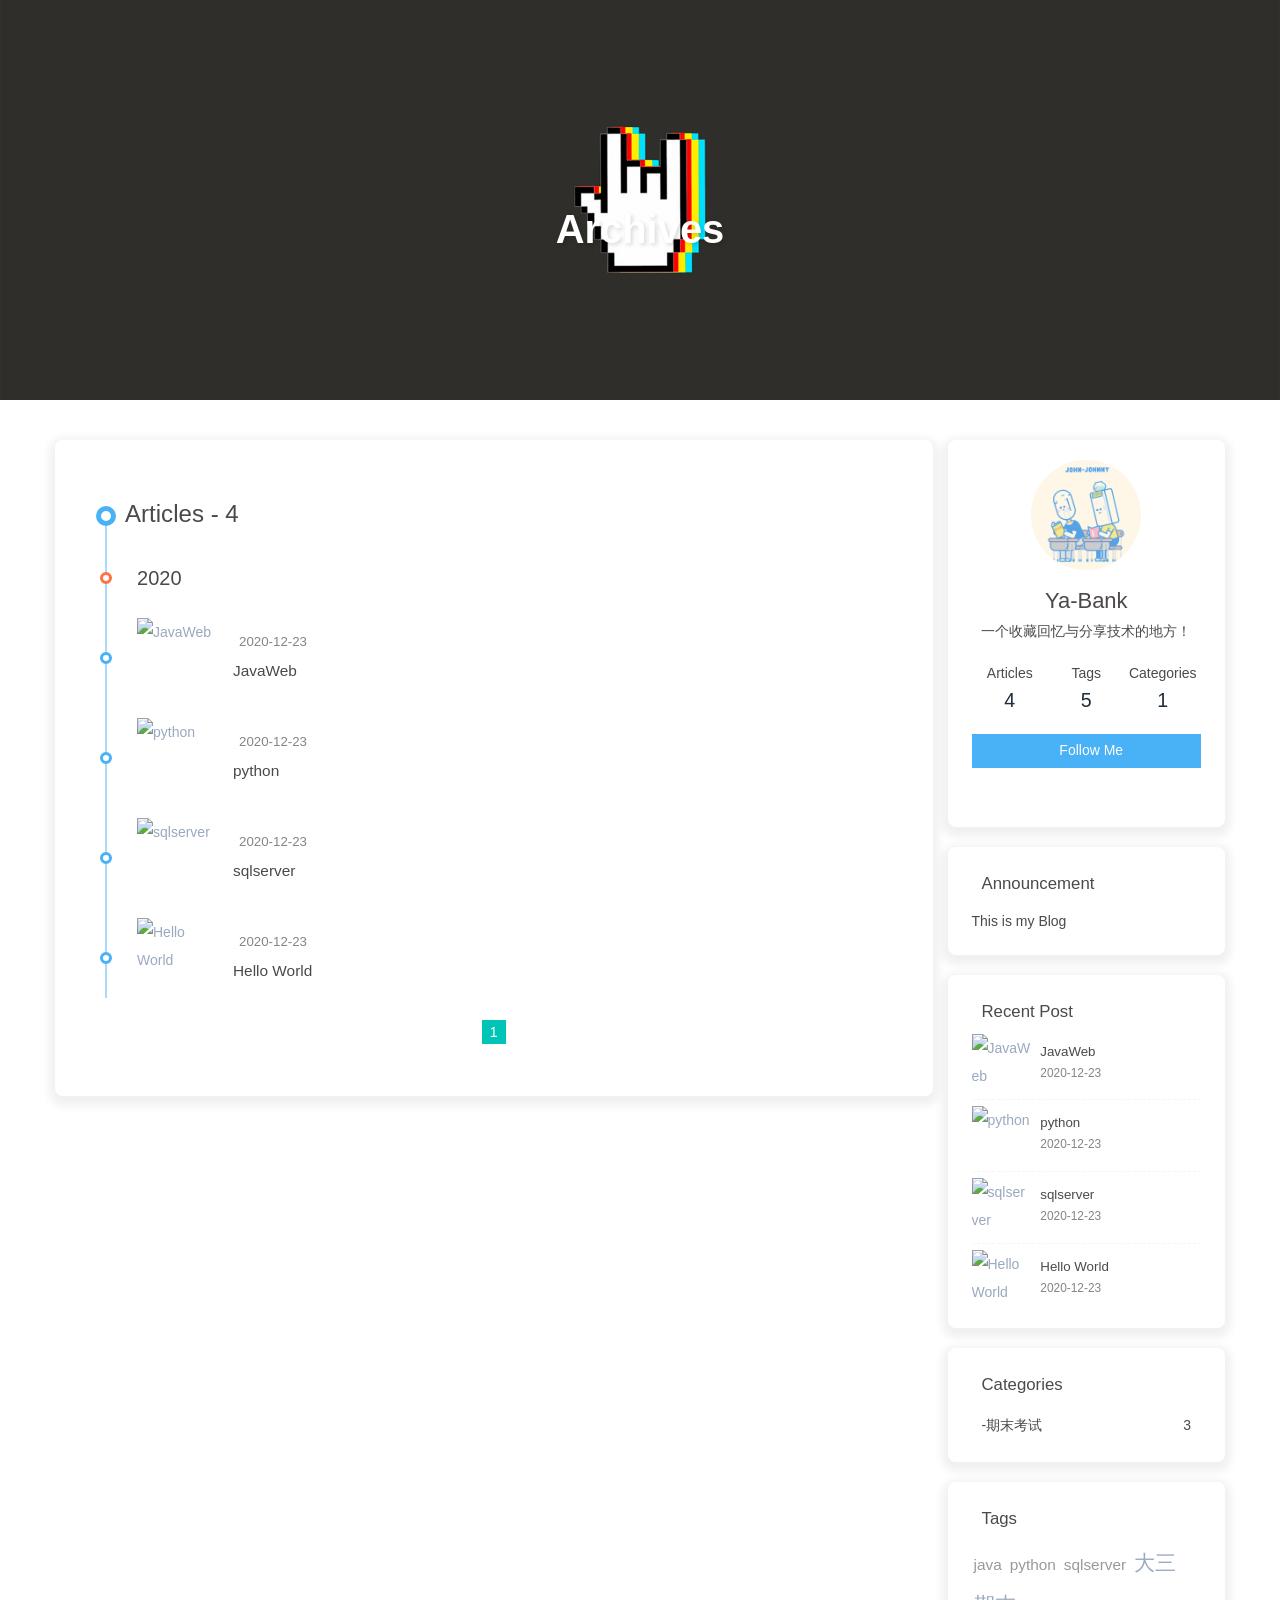
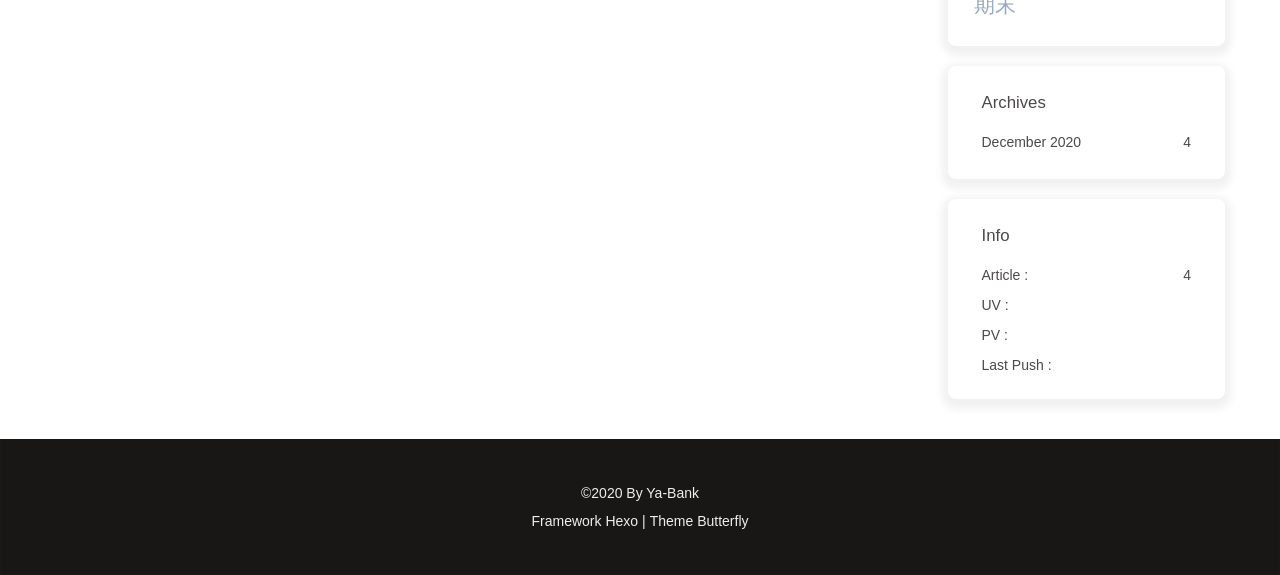
==== commit a1a86a24: "Site updated: 2020-12-23 04:15:42" ====
--- a/archives/index.html
+++ b/archives/index.html
@@ -33,7 +33,7 @@
     month: 'months ago'
   },
   copyright: undefined,
-  lightbox: 'fancybox',
+  lightbox: 'mediumZoom',
   Snackbar: undefined,
   source: {
     jQuery: 'https://cdn.jsdelivr.net/npm/jquery@latest/dist/jquery.min.js',
@@ -97,7 +97,7 @@
   isHome: false,
   isHighlightShrink: false,
   isToc: false,
-  postUpdate: '2020-12-23 03:27:36'
+  postUpdate: '2020-12-23 04:14:52'
 }</script><noscript><style type="text/css">
   #nav {
     opacity: 1
@@ -162,7 +162,10 @@
    } else {
      document.documentElement.classList.remove('hide-aside')
    }
-}})()</script><meta name="generator" content="Hexo 5.3.0"></head><body><div id="sidebar"><div id="menu-mask"></div><div id="sidebar-menus"><div class="author-avatar"><img class="avatar-img" src="/img/friend_404.gif" onerror="onerror=null;src='/img/friend_404.gif'" alt="avatar"/></div><div class="site-data"><div class="data-item is-center"><div class="data-item-link"><a href="/archives/"><div class="headline">Articles</div><div class="length-num">1</div></a></div></div></div><hr/><div class="menus_items"><div class="menus_item"><a class="site-page" href="/"><i class="fa-fw fas fa-home"></i><span> 首页</span></a></div><div class="menus_item"><a class="site-page" href="/archives/"><i class="fa-fw fas fa-archive"></i><span> 时间</span></a></div><div class="menus_item"><a class="site-page" href="/tags/"><i class="fa-fw fas fa-tags"></i><span> 标签</span></a></div><div class="menus_item"><a class="site-page" href="/categories/"><i class="fa-fw fas fa-folder-open"></i><span> 分类</span></a></div></div></div></div><div id="body-wrap"><header class="not-index-bg" id="page-header" style="background-image: url(/img/default_top.png)"><nav id="nav"><span id="blog_name"><a id="site-name" href="/">Ya-Bank</a></span><div id="menus"><div class="menus_items"><div class="menus_item"><a class="site-page" href="/"><i class="fa-fw fas fa-home"></i><span> 首页</span></a></div><div class="menus_item"><a class="site-page" href="/archives/"><i class="fa-fw fas fa-archive"></i><span> 时间</span></a></div><div class="menus_item"><a class="site-page" href="/tags/"><i class="fa-fw fas fa-tags"></i><span> 标签</span></a></div><div class="menus_item"><a class="site-page" href="/categories/"><i class="fa-fw fas fa-folder-open"></i><span> 分类</span></a></div></div><div id="toggle-menu"><a class="site-page"><i class="fas fa-bars fa-fw"></i></a></div></div></nav><div id="page-site-info"><h1 id="site-title">Archives</h1></div></header><main class="layout" id="content-inner"><div id="archive"><div class="article-sort-title">Articles - 1</div><div class="article-sort"><div class="article-sort-item year">2020</div><div class="article-sort-item"><a class="article-sort-item-img" href="/2020/12/23/hello-world/" title="Hello World"><img src="https://cdn.jsdelivr.net/npm/butterfly-extsrc@1/img/default.jpg" alt="Hello World" onerror="this.onerror=null;this.src='/img/404.jpg'"></a><div class="article-sort-item-info"><div class="article-sort-item-time"><i class="far fa-calendar-alt"></i><time class="post-meta-date-created" datetime="2020-12-22T16:17:24.582Z" title="Created 2020-12-23 00:17:24">2020-12-23</time></div><a class="article-sort-item-title" href="/2020/12/23/hello-world/" title="Hello World">Hello World</a></div></div></div><nav id="pagination"><div class="pagination"><span class="page-number current">1</span></div></nav></div><div class="aside_content" id="aside_content"><div class="card-widget card-info"><div class="card-content"><div class="card-info-avatar is-center"><img class="avatar-img" src="/img/friend_404.gif" onerror="this.onerror=null;this.src='/img/friend_404.gif'" alt="avatar"/><div class="author-info__name">Ya-Bank</div><div class="author-info__description">一个收藏回忆与分享技术的地方！</div></div><div class="card-info-data"><div class="card-info-data-item is-center"><a href="/archives/"><div class="headline">Articles</div><div class="length-num">1</div></a></div></div><a class="button--animated" id="card-info-btn" target="_blank" rel="noopener" href="https://github.com/xxxxxx"><i class="fab fa-github"></i><span>Follow Me</span></a><div class="card-info-social-icons is-center"><a class="social-icon" href="https://github.com/Ya-Bank" target="_blank" title="Github"><i class="fab fa-github"></i></a><a class="social-icon" href="tencent://AddContact/?fromId=50&amp;fromSubId=1&amp;subcmd=all&amp;uin=2321668657" target="_blank" title="QQ"><i class="fas fa-envelope"></i></a></div></div></div><div class="card-widget card-announcement"><div class="card-content"><div class="item-headline"><i class="fas fa-bullhorn card-announcement-animation"></i><span>Announcement</span></div><div class="announcement_content">This is my Blog</div></div></div><div class="sticky_layout"><div class="card-widget card-recent-post"><div class="card-content"><div class="item-headline"><i class="fas fa-history"></i><span>Recent Post</span></div><div class="aside-list"><div class="aside-list-item"><a class="thumbnail" href="/2020/12/23/hello-world/" title="Hello World"><img src="https://cdn.jsdelivr.net/npm/butterfly-extsrc@1/img/default.jpg" onerror="this.onerror=null;this.src='/img/404.jpg'" alt="Hello World"/></a><div class="content"><a class="title" href="/2020/12/23/hello-world/" title="Hello World">Hello World</a><time datetime="2020-12-22T16:17:24.582Z" title="Created 2020-12-23 00:17:24">2020-12-23</time></div></div></div></div></div><div class="card-widget card-archives"><div class="card-content"><div class="item-headline"><i class="fas fa-archive"></i><span>Archives</span></div><ul class="card-archive-list"><li class="card-archive-list-item"><a class="card-archive-list-link" href="/archives/2020/12/"><span class="card-archive-list-date">December 2020</span><span class="card-archive-list-count">1</span></a></li></ul></div></div><div class="card-widget card-webinfo"><div class="card-content"><div class="item-headline"><i class="fas fa-chart-line"></i><span>Info</span></div><div class="webinfo"><div class="webinfo-item"><div class="item-name">Article :</div><div class="item-count">1</div></div><div class="webinfo-item"><div class="item-name">UV :</div><div class="item-count" id="busuanzi_value_site_uv"></div></div><div class="webinfo-item"><div class="item-name">PV :</div><div class="item-count" id="busuanzi_value_site_pv"></div></div><div class="webinfo-item"><div class="item-name">Last Push :</div><div class="item-count" id="last-push-date" data-lastPushDate="2020-12-22T19:27:36.956Z"></div></div></div></div></div></div></div></main><footer id="footer"><div id="footer-wrap"><div class="copyright">&copy;2020 By Ya-Bank</div><div class="framework-info"><span>Framework </span><a target="_blank" rel="noopener" href="https://hexo.io">Hexo</a><span class="footer-separator">|</span><span>Theme </span><a target="_blank" rel="noopener" href="https://github.com/jerryc127/hexo-theme-butterfly">Butterfly</a></div></div></footer></div><div id="rightside"><div id="rightside-config-hide"><button id="darkmode" type="button" title="Switch Between Light And Dark Mode"><i class="fas fa-adjust"></i></button><button id="hide-aside-btn" type="button" title="Toggle between single-column and double-column"><i class="fas fa-arrows-alt-h"></i></button></div><div id="rightside-config-show"><button id="rightside_config" type="button" title="Setting"><i class="fas fa-cog fa-spin"></i></button><button id="go-up" type="button" title="Back To Top"><i class="fas fa-arrow-up"></i></button></div></div><div><script src="/js/utils.js"></script><script src="/js/main.js"></script><div class="js-pjax"><script async src="//busuanzi.ibruce.info/busuanzi/2.3/busuanzi.pure.mini.js"></script></div><div class="aplayer no-destroy" data-id="000PeZCQ1i4XVs" data-server="tencent" data-type="artist" data-fixed="true" data-mini="true" data-listFolded="false" data-order="random" data-preload="none" data-autoplay="false" muted></div><link rel="stylesheet" href="https://cdn.jsdelivr.net/npm/aplayer/dist/APlayer.min.css" media="print" onload="this.media='all'"><script src="https://cdn.jsdelivr.net/npm/aplayer/dist/APlayer.min.js"></script><script src="https://cdn.jsdelivr.net/gh/metowolf/MetingJS@1.2/dist/Meting.min.js"></script><script src="https://cdn.jsdelivr.net/npm/pjax/pjax.min.js"></script><script>let pjaxSelectors = [
+}})()</script><meta name="generator" content="Hexo 5.3.0"></head><body><div id="sidebar"><div id="menu-mask"></div><div id="sidebar-menus"><div class="author-avatar"><img class="avatar-img" src="/img/friend_404.gif" onerror="onerror=null;src='/img/friend_404.gif'" alt="avatar"/></div><div class="site-data"><div class="data-item is-center"><div class="data-item-link"><a href="/archives/"><div class="headline">Articles</div><div class="length-num">4</div></a></div></div><div class="data-item is-center"><div class="data-item-link"><a href="/tags/"><div class="headline">Tags</div><div class="length-num">5</div></a></div></div><div class="data-item is-center"><div class="data-item-link"><a href="/categories/"><div class="headline">Categories</div><div class="length-num">1</div></a></div></div></div><hr/><div class="menus_items"><div class="menus_item"><a class="site-page" href="/"><i class="fa-fw fas fa-home"></i><span> 首页</span></a></div><div class="menus_item"><a class="site-page" href="/archives/"><i class="fa-fw fas fa-archive"></i><span> 时间</span></a></div><div class="menus_item"><a class="site-page" href="/tags/"><i class="fa-fw fas fa-tags"></i><span> 标签</span></a></div><div class="menus_item"><a class="site-page" href="/categories/"><i class="fa-fw fas fa-folder-open"></i><span> 分类</span></a></div></div></div></div><div id="body-wrap"><header class="not-index-bg" id="page-header" style="background-image: url(/img/default_top.png)"><nav id="nav"><span id="blog_name"><a id="site-name" href="/">Ya-Bank</a></span><div id="menus"><div class="menus_items"><div class="menus_item"><a class="site-page" href="/"><i class="fa-fw fas fa-home"></i><span> 首页</span></a></div><div class="menus_item"><a class="site-page" href="/archives/"><i class="fa-fw fas fa-archive"></i><span> 时间</span></a></div><div class="menus_item"><a class="site-page" href="/tags/"><i class="fa-fw fas fa-tags"></i><span> 标签</span></a></div><div class="menus_item"><a class="site-page" href="/categories/"><i class="fa-fw fas fa-folder-open"></i><span> 分类</span></a></div></div><div id="toggle-menu"><a class="site-page"><i class="fas fa-bars fa-fw"></i></a></div></div></nav><div id="page-site-info"><h1 id="site-title">Archives</h1></div></header><main class="layout" id="content-inner"><div id="archive"><div class="article-sort-title">Articles - 4</div><div class="article-sort"><div class="article-sort-item year">2020</div><div class="article-sort-item"><a class="article-sort-item-img" href="/2020/12/23/JavaWeb/" title="JavaWeb"><img src="https://w.wallhaven.cc/full/96/wallhaven-96gywx.png" alt="JavaWeb" onerror="this.onerror=null;this.src='/img/404.jpg'"></a><div class="article-sort-item-info"><div class="article-sort-item-time"><i class="far fa-calendar-alt"></i><time class="post-meta-date-created" datetime="2020-12-22T19:54:59.000Z" title="Created 2020-12-23 03:54:59">2020-12-23</time></div><a class="article-sort-item-title" href="/2020/12/23/JavaWeb/" title="JavaWeb">JavaWeb</a></div></div><div class="article-sort-item"><a class="article-sort-item-img" href="/2020/12/23/python/" title="python"><img src="https://w.wallhaven.cc/full/4g/wallhaven-4g191e.png" alt="python" onerror="this.onerror=null;this.src='/img/404.jpg'"></a><div class="article-sort-item-info"><div class="article-sort-item-time"><i class="far fa-calendar-alt"></i><time class="post-meta-date-created" datetime="2020-12-22T19:54:59.000Z" title="Created 2020-12-23 03:54:59">2020-12-23</time></div><a class="article-sort-item-title" href="/2020/12/23/python/" title="python">python</a></div></div><div class="article-sort-item"><a class="article-sort-item-img" href="/2020/12/23/sqlserver/" title="sqlserver"><img src="https://cdn.jsdelivr.net/npm/butterfly-extsrc@1/img/default.jpg" alt="sqlserver" onerror="this.onerror=null;this.src='/img/404.jpg'"></a><div class="article-sort-item-info"><div class="article-sort-item-time"><i class="far fa-calendar-alt"></i><time class="post-meta-date-created" datetime="2020-12-22T19:54:59.000Z" title="Created 2020-12-23 03:54:59">2020-12-23</time></div><a class="article-sort-item-title" href="/2020/12/23/sqlserver/" title="sqlserver">sqlserver</a></div></div><div class="article-sort-item"><a class="article-sort-item-img" href="/2020/12/23/hello-world/" title="Hello World"><img src="https://cdn.jsdelivr.net/npm/butterfly-extsrc@1/img/default.jpg" alt="Hello World" onerror="this.onerror=null;this.src='/img/404.jpg'"></a><div class="article-sort-item-info"><div class="article-sort-item-time"><i class="far fa-calendar-alt"></i><time class="post-meta-date-created" datetime="2020-12-22T16:17:24.582Z" title="Created 2020-12-23 00:17:24">2020-12-23</time></div><a class="article-sort-item-title" href="/2020/12/23/hello-world/" title="Hello World">Hello World</a></div></div></div><nav id="pagination"><div class="pagination"><span class="page-number current">1</span></div></nav></div><div class="aside_content" id="aside_content"><div class="card-widget card-info"><div class="card-content"><div class="card-info-avatar is-center"><img class="avatar-img" src="/img/friend_404.gif" onerror="this.onerror=null;this.src='/img/friend_404.gif'" alt="avatar"/><div class="author-info__name">Ya-Bank</div><div class="author-info__description">一个收藏回忆与分享技术的地方！</div></div><div class="card-info-data"><div class="card-info-data-item is-center"><a href="/archives/"><div class="headline">Articles</div><div class="length-num">4</div></a></div><div class="card-info-data-item is-center"><a href="/tags/"><div class="headline">Tags</div><div class="length-num">5</div></a></div><div class="card-info-data-item is-center"><a href="/categories/"><div class="headline">Categories</div><div class="length-num">1</div></a></div></div><a class="button--animated" id="card-info-btn" target="_blank" rel="noopener" href="https://github.com/xxxxxx"><i class="fab fa-github"></i><span>Follow Me</span></a><div class="card-info-social-icons is-center"><a class="social-icon" href="https://github.com/Ya-Bank" target="_blank" title="Github"><i class="fab fa-github"></i></a><a class="social-icon" href="tencent://AddContact/?fromId=50&amp;fromSubId=1&amp;subcmd=all&amp;uin=2321668657" target="_blank" title="QQ"><i class="fas fa-envelope"></i></a></div></div></div><div class="card-widget card-announcement"><div class="card-content"><div class="item-headline"><i class="fas fa-bullhorn card-announcement-animation"></i><span>Announcement</span></div><div class="announcement_content">This is my Blog</div></div></div><div class="sticky_layout"><div class="card-widget card-recent-post"><div class="card-content"><div class="item-headline"><i class="fas fa-history"></i><span>Recent Post</span></div><div class="aside-list"><div class="aside-list-item"><a class="thumbnail" href="/2020/12/23/JavaWeb/" title="JavaWeb"><img src="https://w.wallhaven.cc/full/96/wallhaven-96gywx.png" onerror="this.onerror=null;this.src='/img/404.jpg'" alt="JavaWeb"/></a><div class="content"><a class="title" href="/2020/12/23/JavaWeb/" title="JavaWeb">JavaWeb</a><time datetime="2020-12-22T19:54:59.000Z" title="Created 2020-12-23 03:54:59">2020-12-23</time></div></div><div class="aside-list-item"><a class="thumbnail" href="/2020/12/23/python/" title="python"><img src="https://w.wallhaven.cc/full/4g/wallhaven-4g191e.png" onerror="this.onerror=null;this.src='/img/404.jpg'" alt="python"/></a><div class="content"><a class="title" href="/2020/12/23/python/" title="python">python</a><time datetime="2020-12-22T19:54:59.000Z" title="Created 2020-12-23 03:54:59">2020-12-23</time></div></div><div class="aside-list-item"><a class="thumbnail" href="/2020/12/23/sqlserver/" title="sqlserver"><img src="https://cdn.jsdelivr.net/npm/butterfly-extsrc@1/img/default.jpg" onerror="this.onerror=null;this.src='/img/404.jpg'" alt="sqlserver"/></a><div class="content"><a class="title" href="/2020/12/23/sqlserver/" title="sqlserver">sqlserver</a><time datetime="2020-12-22T19:54:59.000Z" title="Created 2020-12-23 03:54:59">2020-12-23</time></div></div><div class="aside-list-item"><a class="thumbnail" href="/2020/12/23/hello-world/" title="Hello World"><img src="https://cdn.jsdelivr.net/npm/butterfly-extsrc@1/img/default.jpg" onerror="this.onerror=null;this.src='/img/404.jpg'" alt="Hello World"/></a><div class="content"><a class="title" href="/2020/12/23/hello-world/" title="Hello World">Hello World</a><time datetime="2020-12-22T16:17:24.582Z" title="Created 2020-12-23 00:17:24">2020-12-23</time></div></div></div></div></div><div class="card-widget card-categories"><div class="card-content"><div class="item-headline"><i class="fas fa-folder-open"></i><span>Categories</span></div><ul class="card-category-list" id="aside-cat-list">
+            <li class="card-category-list-item "><a class="card-category-list-link" href="/categories/%E6%9C%9F%E6%9C%AB%E8%80%83%E8%AF%95/"><span class="card-category-list-name">-期末考试</span><span class="card-category-list-count">3</span></a></li>
+            
+            </ul></div></div><div class="card-widget card-tags"><div class="card-content"><div class="item-headline"><i class="fas fa-tags"></i><span>Tags</span></div><div class="card-tag-cloud"><a href="/tags/java/" style="font-size: 1.1em; color: #999">java</a> <a href="/tags/python/" style="font-size: 1.1em; color: #999">python</a> <a href="/tags/sqlserver/" style="font-size: 1.1em; color: #999">sqlserver</a> <a href="/tags/%E5%A4%A7%E4%B8%89/" style="font-size: 1.5em; color: #99a9bf">大三</a> <a href="/tags/%E6%9C%9F%E6%9C%AB/" style="font-size: 1.5em; color: #99a9bf">期末</a></div></div></div><div class="card-widget card-archives"><div class="card-content"><div class="item-headline"><i class="fas fa-archive"></i><span>Archives</span></div><ul class="card-archive-list"><li class="card-archive-list-item"><a class="card-archive-list-link" href="/archives/2020/12/"><span class="card-archive-list-date">December 2020</span><span class="card-archive-list-count">4</span></a></li></ul></div></div><div class="card-widget card-webinfo"><div class="card-content"><div class="item-headline"><i class="fas fa-chart-line"></i><span>Info</span></div><div class="webinfo"><div class="webinfo-item"><div class="item-name">Article :</div><div class="item-count">4</div></div><div class="webinfo-item"><div class="item-name">UV :</div><div class="item-count" id="busuanzi_value_site_uv"></div></div><div class="webinfo-item"><div class="item-name">PV :</div><div class="item-count" id="busuanzi_value_site_pv"></div></div><div class="webinfo-item"><div class="item-name">Last Push :</div><div class="item-count" id="last-push-date" data-lastPushDate="2020-12-22T20:14:52.650Z"></div></div></div></div></div></div></div></main><footer id="footer" style="background-image: url(/img/default_top.png)"><div id="footer-wrap"><div class="copyright">&copy;2020 By Ya-Bank</div><div class="framework-info"><span>Framework </span><a target="_blank" rel="noopener" href="https://hexo.io">Hexo</a><span class="footer-separator">|</span><span>Theme </span><a target="_blank" rel="noopener" href="https://github.com/jerryc127/hexo-theme-butterfly">Butterfly</a></div></div></footer></div><div id="rightside"><div id="rightside-config-hide"><button id="darkmode" type="button" title="Switch Between Light And Dark Mode"><i class="fas fa-adjust"></i></button><button id="hide-aside-btn" type="button" title="Toggle between single-column and double-column"><i class="fas fa-arrows-alt-h"></i></button></div><div id="rightside-config-show"><button id="rightside_config" type="button" title="Setting"><i class="fas fa-cog fa-spin"></i></button><button id="go-up" type="button" title="Back To Top"><i class="fas fa-arrow-up"></i></button></div></div><div><script src="/js/utils.js"></script><script src="/js/main.js"></script><script src="https://cdn.jsdelivr.net/npm/medium-zoom/dist/medium-zoom.min.js"></script><script src="https://cdn.jsdelivr.net/npm/instant.page/instantpage.min.js" type="module"></script><div class="js-pjax"><script async src="//busuanzi.ibruce.info/busuanzi/2.3/busuanzi.pure.mini.js"></script></div><div class="aplayer no-destroy" data-id="000PeZCQ1i4XVs" data-server="tencent" data-type="artist" data-fixed="true" data-mini="true" data-listFolded="false" data-order="random" data-preload="none" data-autoplay="false" muted></div><link rel="stylesheet" href="https://cdn.jsdelivr.net/npm/aplayer/dist/APlayer.min.css" media="print" onload="this.media='all'"><script src="https://cdn.jsdelivr.net/npm/aplayer/dist/APlayer.min.js"></script><script src="https://cdn.jsdelivr.net/gh/metowolf/MetingJS@1.2/dist/Meting.min.js"></script><script src="https://cdn.jsdelivr.net/npm/pjax/pjax.min.js"></script><script>let pjaxSelectors = [
   'title',
   '#config_change',
   '#body-wrap',
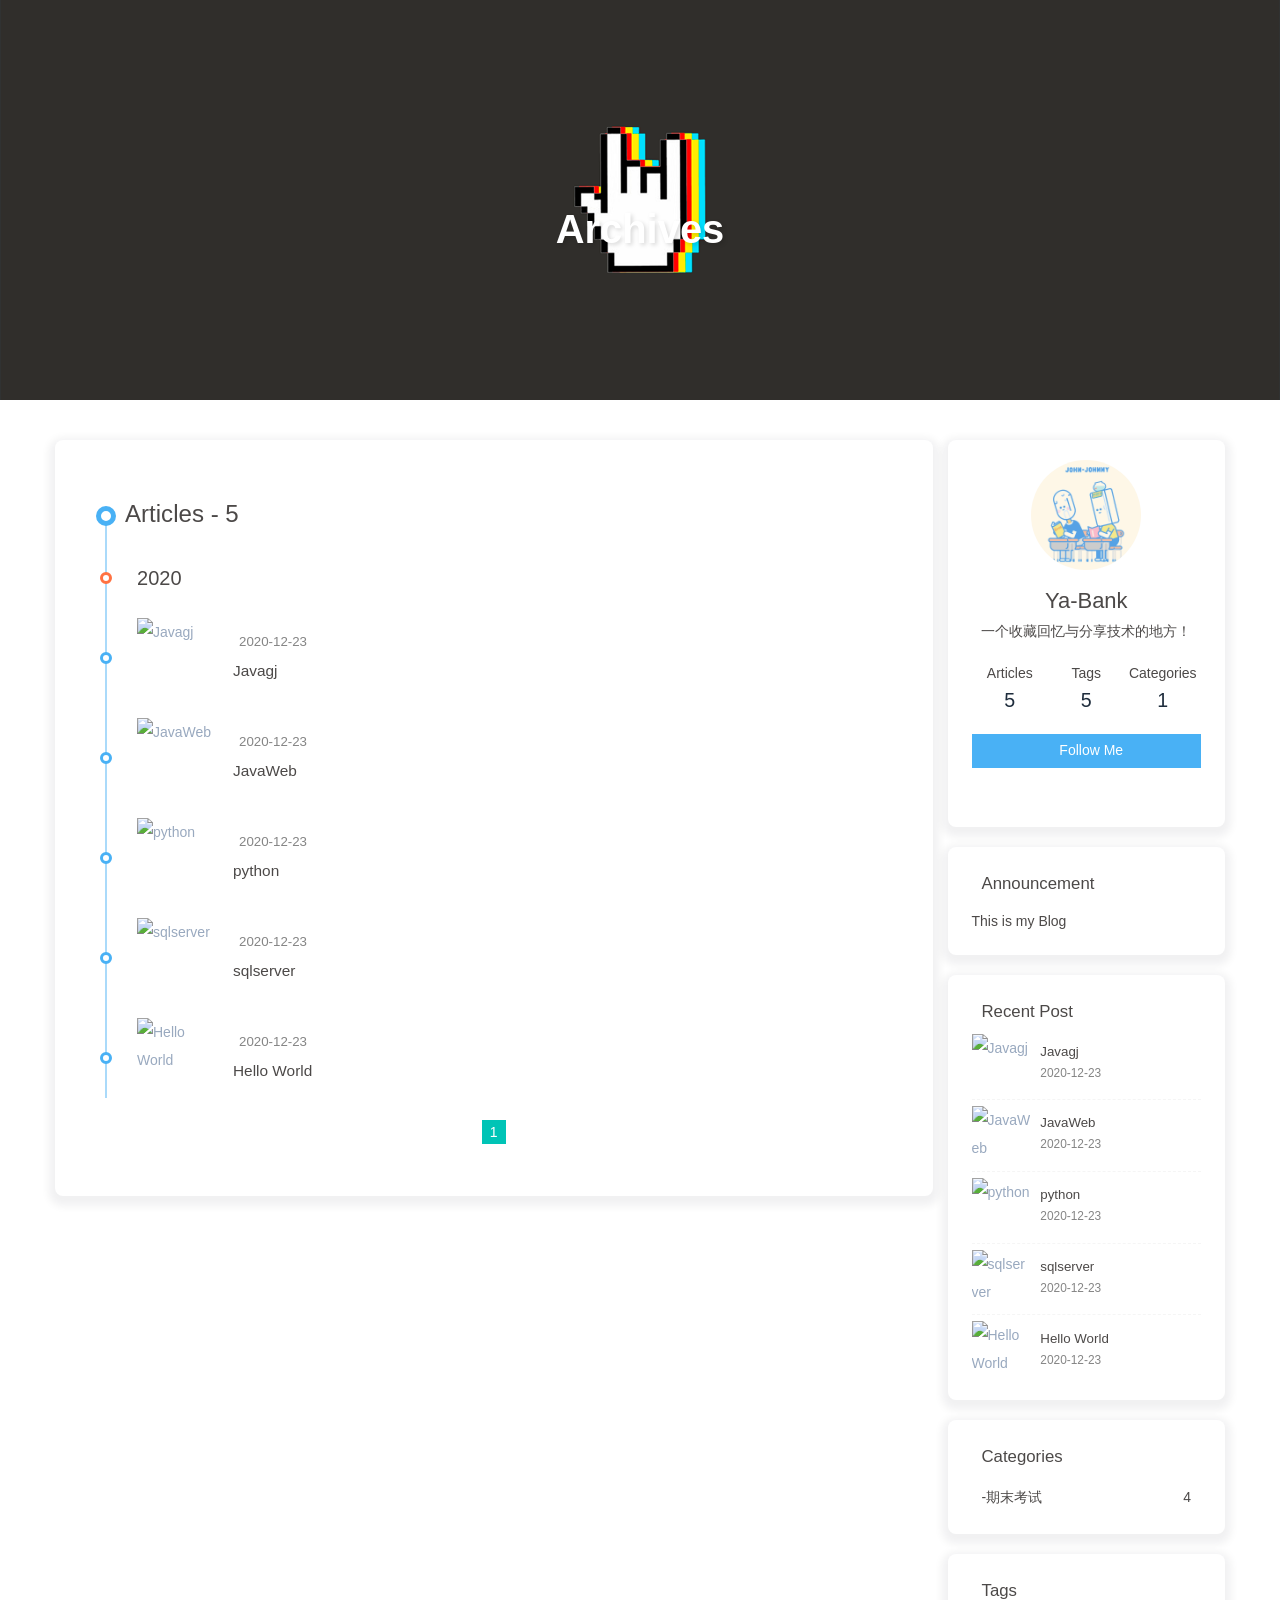
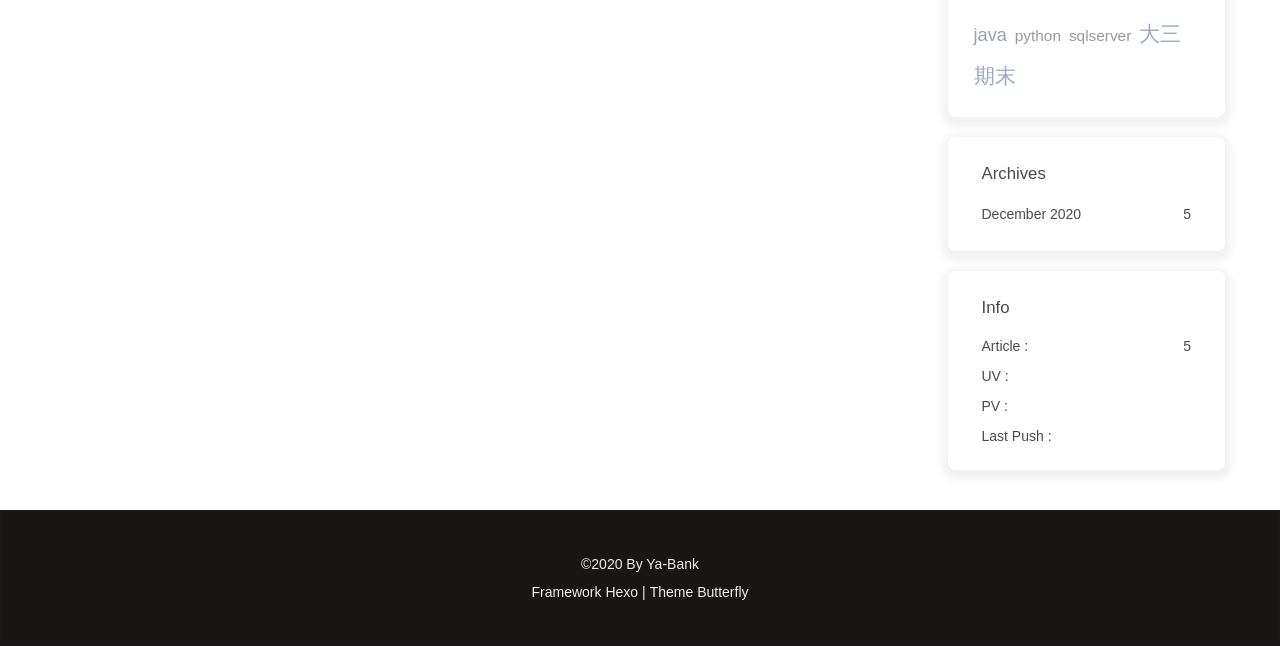
==== commit 01e4e592: "Site updated: 2020-12-24 20:20:40" ====
--- a/archives/index.html
+++ b/archives/index.html
@@ -97,7 +97,7 @@
   isHome: false,
   isHighlightShrink: false,
   isToc: false,
-  postUpdate: '2020-12-23 04:14:52'
+  postUpdate: '2020-12-24 20:20:36'
 }</script><noscript><style type="text/css">
   #nav {
     opacity: 1
@@ -162,10 +162,10 @@
    } else {
      document.documentElement.classList.remove('hide-aside')
    }
-}})()</script><meta name="generator" content="Hexo 5.3.0"></head><body><div id="sidebar"><div id="menu-mask"></div><div id="sidebar-menus"><div class="author-avatar"><img class="avatar-img" src="/img/friend_404.gif" onerror="onerror=null;src='/img/friend_404.gif'" alt="avatar"/></div><div class="site-data"><div class="data-item is-center"><div class="data-item-link"><a href="/archives/"><div class="headline">Articles</div><div class="length-num">4</div></a></div></div><div class="data-item is-center"><div class="data-item-link"><a href="/tags/"><div class="headline">Tags</div><div class="length-num">5</div></a></div></div><div class="data-item is-center"><div class="data-item-link"><a href="/categories/"><div class="headline">Categories</div><div class="length-num">1</div></a></div></div></div><hr/><div class="menus_items"><div class="menus_item"><a class="site-page" href="/"><i class="fa-fw fas fa-home"></i><span> 首页</span></a></div><div class="menus_item"><a class="site-page" href="/archives/"><i class="fa-fw fas fa-archive"></i><span> 时间</span></a></div><div class="menus_item"><a class="site-page" href="/tags/"><i class="fa-fw fas fa-tags"></i><span> 标签</span></a></div><div class="menus_item"><a class="site-page" href="/categories/"><i class="fa-fw fas fa-folder-open"></i><span> 分类</span></a></div></div></div></div><div id="body-wrap"><header class="not-index-bg" id="page-header" style="background-image: url(/img/default_top.png)"><nav id="nav"><span id="blog_name"><a id="site-name" href="/">Ya-Bank</a></span><div id="menus"><div class="menus_items"><div class="menus_item"><a class="site-page" href="/"><i class="fa-fw fas fa-home"></i><span> 首页</span></a></div><div class="menus_item"><a class="site-page" href="/archives/"><i class="fa-fw fas fa-archive"></i><span> 时间</span></a></div><div class="menus_item"><a class="site-page" href="/tags/"><i class="fa-fw fas fa-tags"></i><span> 标签</span></a></div><div class="menus_item"><a class="site-page" href="/categories/"><i class="fa-fw fas fa-folder-open"></i><span> 分类</span></a></div></div><div id="toggle-menu"><a class="site-page"><i class="fas fa-bars fa-fw"></i></a></div></div></nav><div id="page-site-info"><h1 id="site-title">Archives</h1></div></header><main class="layout" id="content-inner"><div id="archive"><div class="article-sort-title">Articles - 4</div><div class="article-sort"><div class="article-sort-item year">2020</div><div class="article-sort-item"><a class="article-sort-item-img" href="/2020/12/23/JavaWeb/" title="JavaWeb"><img src="https://w.wallhaven.cc/full/96/wallhaven-96gywx.png" alt="JavaWeb" onerror="this.onerror=null;this.src='/img/404.jpg'"></a><div class="article-sort-item-info"><div class="article-sort-item-time"><i class="far fa-calendar-alt"></i><time class="post-meta-date-created" datetime="2020-12-22T19:54:59.000Z" title="Created 2020-12-23 03:54:59">2020-12-23</time></div><a class="article-sort-item-title" href="/2020/12/23/JavaWeb/" title="JavaWeb">JavaWeb</a></div></div><div class="article-sort-item"><a class="article-sort-item-img" href="/2020/12/23/python/" title="python"><img src="https://w.wallhaven.cc/full/4g/wallhaven-4g191e.png" alt="python" onerror="this.onerror=null;this.src='/img/404.jpg'"></a><div class="article-sort-item-info"><div class="article-sort-item-time"><i class="far fa-calendar-alt"></i><time class="post-meta-date-created" datetime="2020-12-22T19:54:59.000Z" title="Created 2020-12-23 03:54:59">2020-12-23</time></div><a class="article-sort-item-title" href="/2020/12/23/python/" title="python">python</a></div></div><div class="article-sort-item"><a class="article-sort-item-img" href="/2020/12/23/sqlserver/" title="sqlserver"><img src="https://cdn.jsdelivr.net/npm/butterfly-extsrc@1/img/default.jpg" alt="sqlserver" onerror="this.onerror=null;this.src='/img/404.jpg'"></a><div class="article-sort-item-info"><div class="article-sort-item-time"><i class="far fa-calendar-alt"></i><time class="post-meta-date-created" datetime="2020-12-22T19:54:59.000Z" title="Created 2020-12-23 03:54:59">2020-12-23</time></div><a class="article-sort-item-title" href="/2020/12/23/sqlserver/" title="sqlserver">sqlserver</a></div></div><div class="article-sort-item"><a class="article-sort-item-img" href="/2020/12/23/hello-world/" title="Hello World"><img src="https://cdn.jsdelivr.net/npm/butterfly-extsrc@1/img/default.jpg" alt="Hello World" onerror="this.onerror=null;this.src='/img/404.jpg'"></a><div class="article-sort-item-info"><div class="article-sort-item-time"><i class="far fa-calendar-alt"></i><time class="post-meta-date-created" datetime="2020-12-22T16:17:24.582Z" title="Created 2020-12-23 00:17:24">2020-12-23</time></div><a class="article-sort-item-title" href="/2020/12/23/hello-world/" title="Hello World">Hello World</a></div></div></div><nav id="pagination"><div class="pagination"><span class="page-number current">1</span></div></nav></div><div class="aside_content" id="aside_content"><div class="card-widget card-info"><div class="card-content"><div class="card-info-avatar is-center"><img class="avatar-img" src="/img/friend_404.gif" onerror="this.onerror=null;this.src='/img/friend_404.gif'" alt="avatar"/><div class="author-info__name">Ya-Bank</div><div class="author-info__description">一个收藏回忆与分享技术的地方！</div></div><div class="card-info-data"><div class="card-info-data-item is-center"><a href="/archives/"><div class="headline">Articles</div><div class="length-num">4</div></a></div><div class="card-info-data-item is-center"><a href="/tags/"><div class="headline">Tags</div><div class="length-num">5</div></a></div><div class="card-info-data-item is-center"><a href="/categories/"><div class="headline">Categories</div><div class="length-num">1</div></a></div></div><a class="button--animated" id="card-info-btn" target="_blank" rel="noopener" href="https://github.com/xxxxxx"><i class="fab fa-github"></i><span>Follow Me</span></a><div class="card-info-social-icons is-center"><a class="social-icon" href="https://github.com/Ya-Bank" target="_blank" title="Github"><i class="fab fa-github"></i></a><a class="social-icon" href="tencent://AddContact/?fromId=50&amp;fromSubId=1&amp;subcmd=all&amp;uin=2321668657" target="_blank" title="QQ"><i class="fas fa-envelope"></i></a></div></div></div><div class="card-widget card-announcement"><div class="card-content"><div class="item-headline"><i class="fas fa-bullhorn card-announcement-animation"></i><span>Announcement</span></div><div class="announcement_content">This is my Blog</div></div></div><div class="sticky_layout"><div class="card-widget card-recent-post"><div class="card-content"><div class="item-headline"><i class="fas fa-history"></i><span>Recent Post</span></div><div class="aside-list"><div class="aside-list-item"><a class="thumbnail" href="/2020/12/23/JavaWeb/" title="JavaWeb"><img src="https://w.wallhaven.cc/full/96/wallhaven-96gywx.png" onerror="this.onerror=null;this.src='/img/404.jpg'" alt="JavaWeb"/></a><div class="content"><a class="title" href="/2020/12/23/JavaWeb/" title="JavaWeb">JavaWeb</a><time datetime="2020-12-22T19:54:59.000Z" title="Created 2020-12-23 03:54:59">2020-12-23</time></div></div><div class="aside-list-item"><a class="thumbnail" href="/2020/12/23/python/" title="python"><img src="https://w.wallhaven.cc/full/4g/wallhaven-4g191e.png" onerror="this.onerror=null;this.src='/img/404.jpg'" alt="python"/></a><div class="content"><a class="title" href="/2020/12/23/python/" title="python">python</a><time datetime="2020-12-22T19:54:59.000Z" title="Created 2020-12-23 03:54:59">2020-12-23</time></div></div><div class="aside-list-item"><a class="thumbnail" href="/2020/12/23/sqlserver/" title="sqlserver"><img src="https://cdn.jsdelivr.net/npm/butterfly-extsrc@1/img/default.jpg" onerror="this.onerror=null;this.src='/img/404.jpg'" alt="sqlserver"/></a><div class="content"><a class="title" href="/2020/12/23/sqlserver/" title="sqlserver">sqlserver</a><time datetime="2020-12-22T19:54:59.000Z" title="Created 2020-12-23 03:54:59">2020-12-23</time></div></div><div class="aside-list-item"><a class="thumbnail" href="/2020/12/23/hello-world/" title="Hello World"><img src="https://cdn.jsdelivr.net/npm/butterfly-extsrc@1/img/default.jpg" onerror="this.onerror=null;this.src='/img/404.jpg'" alt="Hello World"/></a><div class="content"><a class="title" href="/2020/12/23/hello-world/" title="Hello World">Hello World</a><time datetime="2020-12-22T16:17:24.582Z" title="Created 2020-12-23 00:17:24">2020-12-23</time></div></div></div></div></div><div class="card-widget card-categories"><div class="card-content"><div class="item-headline"><i class="fas fa-folder-open"></i><span>Categories</span></div><ul class="card-category-list" id="aside-cat-list">
-            <li class="card-category-list-item "><a class="card-category-list-link" href="/categories/%E6%9C%9F%E6%9C%AB%E8%80%83%E8%AF%95/"><span class="card-category-list-name">-期末考试</span><span class="card-category-list-count">3</span></a></li>
+}})()</script><meta name="generator" content="Hexo 5.3.0"></head><body><div id="sidebar"><div id="menu-mask"></div><div id="sidebar-menus"><div class="author-avatar"><img class="avatar-img" src="/img/friend_404.gif" onerror="onerror=null;src='/img/friend_404.gif'" alt="avatar"/></div><div class="site-data"><div class="data-item is-center"><div class="data-item-link"><a href="/archives/"><div class="headline">Articles</div><div class="length-num">5</div></a></div></div><div class="data-item is-center"><div class="data-item-link"><a href="/tags/"><div class="headline">Tags</div><div class="length-num">5</div></a></div></div><div class="data-item is-center"><div class="data-item-link"><a href="/categories/"><div class="headline">Categories</div><div class="length-num">1</div></a></div></div></div><hr/><div class="menus_items"><div class="menus_item"><a class="site-page" href="/"><i class="fa-fw fas fa-home"></i><span> 首页</span></a></div><div class="menus_item"><a class="site-page" href="/archives/"><i class="fa-fw fas fa-archive"></i><span> 时间</span></a></div><div class="menus_item"><a class="site-page" href="/tags/"><i class="fa-fw fas fa-tags"></i><span> 标签</span></a></div><div class="menus_item"><a class="site-page" href="/categories/"><i class="fa-fw fas fa-folder-open"></i><span> 分类</span></a></div></div></div></div><div id="body-wrap"><header class="not-index-bg" id="page-header" style="background-image: url(/img/default_top.png)"><nav id="nav"><span id="blog_name"><a id="site-name" href="/">Ya-Bank</a></span><div id="menus"><div class="menus_items"><div class="menus_item"><a class="site-page" href="/"><i class="fa-fw fas fa-home"></i><span> 首页</span></a></div><div class="menus_item"><a class="site-page" href="/archives/"><i class="fa-fw fas fa-archive"></i><span> 时间</span></a></div><div class="menus_item"><a class="site-page" href="/tags/"><i class="fa-fw fas fa-tags"></i><span> 标签</span></a></div><div class="menus_item"><a class="site-page" href="/categories/"><i class="fa-fw fas fa-folder-open"></i><span> 分类</span></a></div></div><div id="toggle-menu"><a class="site-page"><i class="fas fa-bars fa-fw"></i></a></div></div></nav><div id="page-site-info"><h1 id="site-title">Archives</h1></div></header><main class="layout" id="content-inner"><div id="archive"><div class="article-sort-title">Articles - 5</div><div class="article-sort"><div class="article-sort-item year">2020</div><div class="article-sort-item"><a class="article-sort-item-img" href="/2020/12/23/javagj/" title="Javagj"><img src="https://w.wallhaven.cc/full/96/wallhaven-96gywx.png" alt="Javagj" onerror="this.onerror=null;this.src='/img/404.jpg'"></a><div class="article-sort-item-info"><div class="article-sort-item-time"><i class="far fa-calendar-alt"></i><time class="post-meta-date-created" datetime="2020-12-23T01:54:59.000Z" title="Created 2020-12-23 09:54:59">2020-12-23</time></div><a class="article-sort-item-title" href="/2020/12/23/javagj/" title="Javagj">Javagj</a></div></div><div class="article-sort-item"><a class="article-sort-item-img" href="/2020/12/23/JavaWeb/" title="JavaWeb"><img src="https://w.wallhaven.cc/full/96/wallhaven-96gywx.png" alt="JavaWeb" onerror="this.onerror=null;this.src='/img/404.jpg'"></a><div class="article-sort-item-info"><div class="article-sort-item-time"><i class="far fa-calendar-alt"></i><time class="post-meta-date-created" datetime="2020-12-22T19:54:59.000Z" title="Created 2020-12-23 03:54:59">2020-12-23</time></div><a class="article-sort-item-title" href="/2020/12/23/JavaWeb/" title="JavaWeb">JavaWeb</a></div></div><div class="article-sort-item"><a class="article-sort-item-img" href="/2020/12/23/python/" title="python"><img src="https://w.wallhaven.cc/full/4g/wallhaven-4g191e.png" alt="python" onerror="this.onerror=null;this.src='/img/404.jpg'"></a><div class="article-sort-item-info"><div class="article-sort-item-time"><i class="far fa-calendar-alt"></i><time class="post-meta-date-created" datetime="2020-12-22T19:54:59.000Z" title="Created 2020-12-23 03:54:59">2020-12-23</time></div><a class="article-sort-item-title" href="/2020/12/23/python/" title="python">python</a></div></div><div class="article-sort-item"><a class="article-sort-item-img" href="/2020/12/23/sqlserver/" title="sqlserver"><img src="https://cdn.jsdelivr.net/npm/butterfly-extsrc@1/img/default.jpg" alt="sqlserver" onerror="this.onerror=null;this.src='/img/404.jpg'"></a><div class="article-sort-item-info"><div class="article-sort-item-time"><i class="far fa-calendar-alt"></i><time class="post-meta-date-created" datetime="2020-12-22T19:54:59.000Z" title="Created 2020-12-23 03:54:59">2020-12-23</time></div><a class="article-sort-item-title" href="/2020/12/23/sqlserver/" title="sqlserver">sqlserver</a></div></div><div class="article-sort-item"><a class="article-sort-item-img" href="/2020/12/23/hello-world/" title="Hello World"><img src="https://cdn.jsdelivr.net/npm/butterfly-extsrc@1/img/default.jpg" alt="Hello World" onerror="this.onerror=null;this.src='/img/404.jpg'"></a><div class="article-sort-item-info"><div class="article-sort-item-time"><i class="far fa-calendar-alt"></i><time class="post-meta-date-created" datetime="2020-12-22T16:17:24.582Z" title="Created 2020-12-23 00:17:24">2020-12-23</time></div><a class="article-sort-item-title" href="/2020/12/23/hello-world/" title="Hello World">Hello World</a></div></div></div><nav id="pagination"><div class="pagination"><span class="page-number current">1</span></div></nav></div><div class="aside_content" id="aside_content"><div class="card-widget card-info"><div class="card-content"><div class="card-info-avatar is-center"><img class="avatar-img" src="/img/friend_404.gif" onerror="this.onerror=null;this.src='/img/friend_404.gif'" alt="avatar"/><div class="author-info__name">Ya-Bank</div><div class="author-info__description">一个收藏回忆与分享技术的地方！</div></div><div class="card-info-data"><div class="card-info-data-item is-center"><a href="/archives/"><div class="headline">Articles</div><div class="length-num">5</div></a></div><div class="card-info-data-item is-center"><a href="/tags/"><div class="headline">Tags</div><div class="length-num">5</div></a></div><div class="card-info-data-item is-center"><a href="/categories/"><div class="headline">Categories</div><div class="length-num">1</div></a></div></div><a class="button--animated" id="card-info-btn" target="_blank" rel="noopener" href="https://github.com/xxxxxx"><i class="fab fa-github"></i><span>Follow Me</span></a><div class="card-info-social-icons is-center"><a class="social-icon" href="https://github.com/Ya-Bank" target="_blank" title="Github"><i class="fab fa-github"></i></a><a class="social-icon" href="tencent://AddContact/?fromId=50&amp;fromSubId=1&amp;subcmd=all&amp;uin=2321668657" target="_blank" title="QQ"><i class="fas fa-envelope"></i></a></div></div></div><div class="card-widget card-announcement"><div class="card-content"><div class="item-headline"><i class="fas fa-bullhorn card-announcement-animation"></i><span>Announcement</span></div><div class="announcement_content">This is my Blog</div></div></div><div class="sticky_layout"><div class="card-widget card-recent-post"><div class="card-content"><div class="item-headline"><i class="fas fa-history"></i><span>Recent Post</span></div><div class="aside-list"><div class="aside-list-item"><a class="thumbnail" href="/2020/12/23/javagj/" title="Javagj"><img src="https://w.wallhaven.cc/full/96/wallhaven-96gywx.png" onerror="this.onerror=null;this.src='/img/404.jpg'" alt="Javagj"/></a><div class="content"><a class="title" href="/2020/12/23/javagj/" title="Javagj">Javagj</a><time datetime="2020-12-23T01:54:59.000Z" title="Created 2020-12-23 09:54:59">2020-12-23</time></div></div><div class="aside-list-item"><a class="thumbnail" href="/2020/12/23/JavaWeb/" title="JavaWeb"><img src="https://w.wallhaven.cc/full/96/wallhaven-96gywx.png" onerror="this.onerror=null;this.src='/img/404.jpg'" alt="JavaWeb"/></a><div class="content"><a class="title" href="/2020/12/23/JavaWeb/" title="JavaWeb">JavaWeb</a><time datetime="2020-12-22T19:54:59.000Z" title="Created 2020-12-23 03:54:59">2020-12-23</time></div></div><div class="aside-list-item"><a class="thumbnail" href="/2020/12/23/python/" title="python"><img src="https://w.wallhaven.cc/full/4g/wallhaven-4g191e.png" onerror="this.onerror=null;this.src='/img/404.jpg'" alt="python"/></a><div class="content"><a class="title" href="/2020/12/23/python/" title="python">python</a><time datetime="2020-12-22T19:54:59.000Z" title="Created 2020-12-23 03:54:59">2020-12-23</time></div></div><div class="aside-list-item"><a class="thumbnail" href="/2020/12/23/sqlserver/" title="sqlserver"><img src="https://cdn.jsdelivr.net/npm/butterfly-extsrc@1/img/default.jpg" onerror="this.onerror=null;this.src='/img/404.jpg'" alt="sqlserver"/></a><div class="content"><a class="title" href="/2020/12/23/sqlserver/" title="sqlserver">sqlserver</a><time datetime="2020-12-22T19:54:59.000Z" title="Created 2020-12-23 03:54:59">2020-12-23</time></div></div><div class="aside-list-item"><a class="thumbnail" href="/2020/12/23/hello-world/" title="Hello World"><img src="https://cdn.jsdelivr.net/npm/butterfly-extsrc@1/img/default.jpg" onerror="this.onerror=null;this.src='/img/404.jpg'" alt="Hello World"/></a><div class="content"><a class="title" href="/2020/12/23/hello-world/" title="Hello World">Hello World</a><time datetime="2020-12-22T16:17:24.582Z" title="Created 2020-12-23 00:17:24">2020-12-23</time></div></div></div></div></div><div class="card-widget card-categories"><div class="card-content"><div class="item-headline"><i class="fas fa-folder-open"></i><span>Categories</span></div><ul class="card-category-list" id="aside-cat-list">
+            <li class="card-category-list-item "><a class="card-category-list-link" href="/categories/%E6%9C%9F%E6%9C%AB%E8%80%83%E8%AF%95/"><span class="card-category-list-name">-期末考试</span><span class="card-category-list-count">4</span></a></li>
             
-            </ul></div></div><div class="card-widget card-tags"><div class="card-content"><div class="item-headline"><i class="fas fa-tags"></i><span>Tags</span></div><div class="card-tag-cloud"><a href="/tags/java/" style="font-size: 1.1em; color: #999">java</a> <a href="/tags/python/" style="font-size: 1.1em; color: #999">python</a> <a href="/tags/sqlserver/" style="font-size: 1.1em; color: #999">sqlserver</a> <a href="/tags/%E5%A4%A7%E4%B8%89/" style="font-size: 1.5em; color: #99a9bf">大三</a> <a href="/tags/%E6%9C%9F%E6%9C%AB/" style="font-size: 1.5em; color: #99a9bf">期末</a></div></div></div><div class="card-widget card-archives"><div class="card-content"><div class="item-headline"><i class="fas fa-archive"></i><span>Archives</span></div><ul class="card-archive-list"><li class="card-archive-list-item"><a class="card-archive-list-link" href="/archives/2020/12/"><span class="card-archive-list-date">December 2020</span><span class="card-archive-list-count">4</span></a></li></ul></div></div><div class="card-widget card-webinfo"><div class="card-content"><div class="item-headline"><i class="fas fa-chart-line"></i><span>Info</span></div><div class="webinfo"><div class="webinfo-item"><div class="item-name">Article :</div><div class="item-count">4</div></div><div class="webinfo-item"><div class="item-name">UV :</div><div class="item-count" id="busuanzi_value_site_uv"></div></div><div class="webinfo-item"><div class="item-name">PV :</div><div class="item-count" id="busuanzi_value_site_pv"></div></div><div class="webinfo-item"><div class="item-name">Last Push :</div><div class="item-count" id="last-push-date" data-lastPushDate="2020-12-22T20:14:52.650Z"></div></div></div></div></div></div></div></main><footer id="footer" style="background-image: url(/img/default_top.png)"><div id="footer-wrap"><div class="copyright">&copy;2020 By Ya-Bank</div><div class="framework-info"><span>Framework </span><a target="_blank" rel="noopener" href="https://hexo.io">Hexo</a><span class="footer-separator">|</span><span>Theme </span><a target="_blank" rel="noopener" href="https://github.com/jerryc127/hexo-theme-butterfly">Butterfly</a></div></div></footer></div><div id="rightside"><div id="rightside-config-hide"><button id="darkmode" type="button" title="Switch Between Light And Dark Mode"><i class="fas fa-adjust"></i></button><button id="hide-aside-btn" type="button" title="Toggle between single-column and double-column"><i class="fas fa-arrows-alt-h"></i></button></div><div id="rightside-config-show"><button id="rightside_config" type="button" title="Setting"><i class="fas fa-cog fa-spin"></i></button><button id="go-up" type="button" title="Back To Top"><i class="fas fa-arrow-up"></i></button></div></div><div><script src="/js/utils.js"></script><script src="/js/main.js"></script><script src="https://cdn.jsdelivr.net/npm/medium-zoom/dist/medium-zoom.min.js"></script><script src="https://cdn.jsdelivr.net/npm/instant.page/instantpage.min.js" type="module"></script><div class="js-pjax"><script async src="//busuanzi.ibruce.info/busuanzi/2.3/busuanzi.pure.mini.js"></script></div><div class="aplayer no-destroy" data-id="000PeZCQ1i4XVs" data-server="tencent" data-type="artist" data-fixed="true" data-mini="true" data-listFolded="false" data-order="random" data-preload="none" data-autoplay="false" muted></div><link rel="stylesheet" href="https://cdn.jsdelivr.net/npm/aplayer/dist/APlayer.min.css" media="print" onload="this.media='all'"><script src="https://cdn.jsdelivr.net/npm/aplayer/dist/APlayer.min.js"></script><script src="https://cdn.jsdelivr.net/gh/metowolf/MetingJS@1.2/dist/Meting.min.js"></script><script src="https://cdn.jsdelivr.net/npm/pjax/pjax.min.js"></script><script>let pjaxSelectors = [
+            </ul></div></div><div class="card-widget card-tags"><div class="card-content"><div class="item-headline"><i class="fas fa-tags"></i><span>Tags</span></div><div class="card-tag-cloud"><a href="/tags/java/" style="font-size: 1.3em; color: #99a1ac">java</a> <a href="/tags/python/" style="font-size: 1.1em; color: #999">python</a> <a href="/tags/sqlserver/" style="font-size: 1.1em; color: #999">sqlserver</a> <a href="/tags/%E5%A4%A7%E4%B8%89/" style="font-size: 1.5em; color: #99a9bf">大三</a> <a href="/tags/%E6%9C%9F%E6%9C%AB/" style="font-size: 1.5em; color: #99a9bf">期末</a></div></div></div><div class="card-widget card-archives"><div class="card-content"><div class="item-headline"><i class="fas fa-archive"></i><span>Archives</span></div><ul class="card-archive-list"><li class="card-archive-list-item"><a class="card-archive-list-link" href="/archives/2020/12/"><span class="card-archive-list-date">December 2020</span><span class="card-archive-list-count">5</span></a></li></ul></div></div><div class="card-widget card-webinfo"><div class="card-content"><div class="item-headline"><i class="fas fa-chart-line"></i><span>Info</span></div><div class="webinfo"><div class="webinfo-item"><div class="item-name">Article :</div><div class="item-count">5</div></div><div class="webinfo-item"><div class="item-name">UV :</div><div class="item-count" id="busuanzi_value_site_uv"></div></div><div class="webinfo-item"><div class="item-name">PV :</div><div class="item-count" id="busuanzi_value_site_pv"></div></div><div class="webinfo-item"><div class="item-name">Last Push :</div><div class="item-count" id="last-push-date" data-lastPushDate="2020-12-24T12:20:36.269Z"></div></div></div></div></div></div></div></main><footer id="footer" style="background-image: url(/img/default_top.png)"><div id="footer-wrap"><div class="copyright">&copy;2020 By Ya-Bank</div><div class="framework-info"><span>Framework </span><a target="_blank" rel="noopener" href="https://hexo.io">Hexo</a><span class="footer-separator">|</span><span>Theme </span><a target="_blank" rel="noopener" href="https://github.com/jerryc127/hexo-theme-butterfly">Butterfly</a></div></div></footer></div><div id="rightside"><div id="rightside-config-hide"><button id="darkmode" type="button" title="Switch Between Light And Dark Mode"><i class="fas fa-adjust"></i></button><button id="hide-aside-btn" type="button" title="Toggle between single-column and double-column"><i class="fas fa-arrows-alt-h"></i></button></div><div id="rightside-config-show"><button id="rightside_config" type="button" title="Setting"><i class="fas fa-cog fa-spin"></i></button><button id="go-up" type="button" title="Back To Top"><i class="fas fa-arrow-up"></i></button></div></div><div><script src="/js/utils.js"></script><script src="/js/main.js"></script><script src="https://cdn.jsdelivr.net/npm/medium-zoom/dist/medium-zoom.min.js"></script><script src="https://cdn.jsdelivr.net/npm/instant.page/instantpage.min.js" type="module"></script><div class="js-pjax"><script async src="//busuanzi.ibruce.info/busuanzi/2.3/busuanzi.pure.mini.js"></script></div><div class="aplayer no-destroy" data-id="000PeZCQ1i4XVs" data-server="tencent" data-type="artist" data-fixed="true" data-mini="true" data-listFolded="false" data-order="random" data-preload="none" data-autoplay="false" muted></div><link rel="stylesheet" href="https://cdn.jsdelivr.net/npm/aplayer/dist/APlayer.min.css" media="print" onload="this.media='all'"><script src="https://cdn.jsdelivr.net/npm/aplayer/dist/APlayer.min.js"></script><script src="https://cdn.jsdelivr.net/gh/metowolf/MetingJS@1.2/dist/Meting.min.js"></script><script src="https://cdn.jsdelivr.net/npm/pjax/pjax.min.js"></script><script>let pjaxSelectors = [
   'title',
   '#config_change',
   '#body-wrap',
